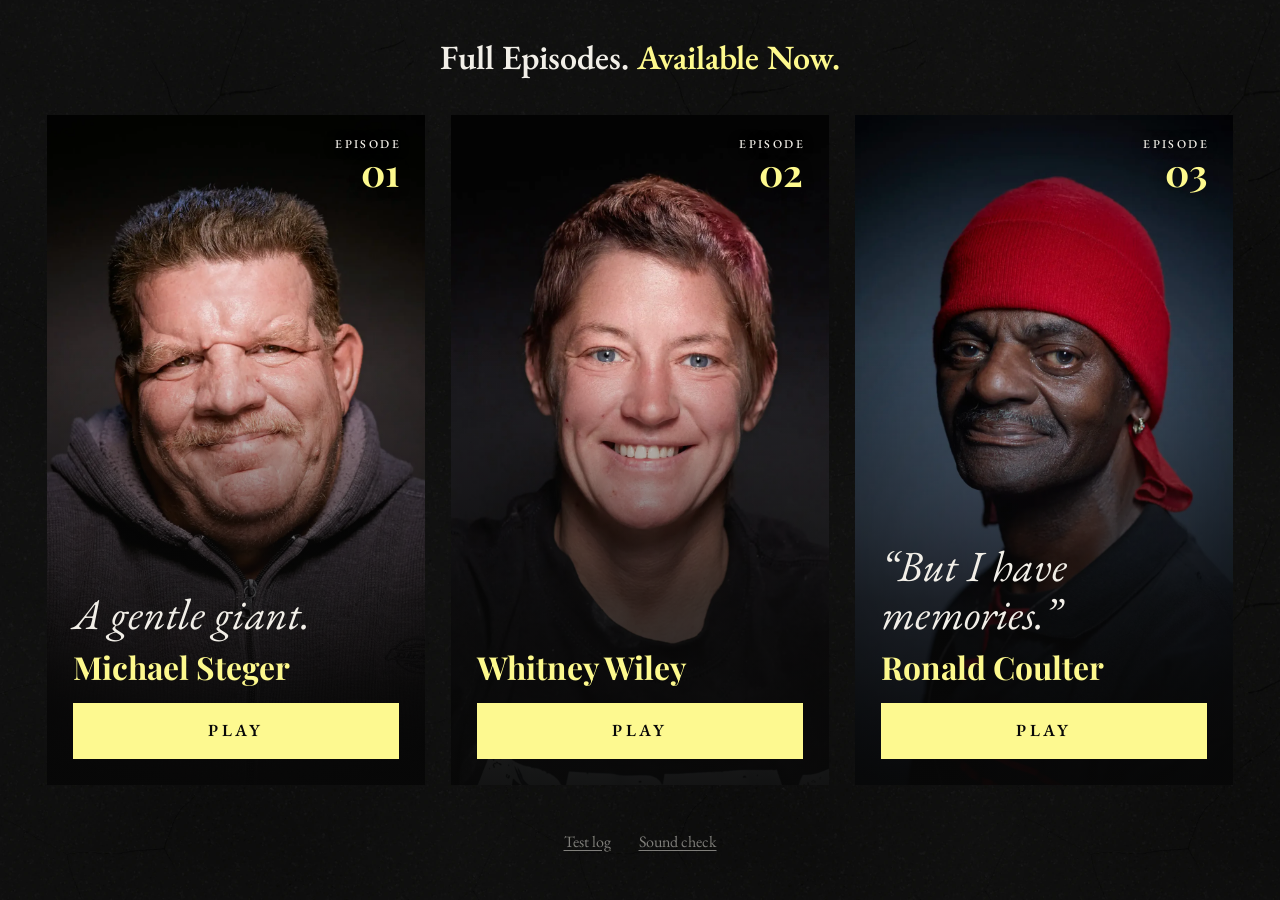
==== player-test/index.html @ 9f7ec10e "Phone test: clip the Vimeo frame edge, leave jumps out of the gap count Vimeo's picture stops short " ====
<!doctype html>
<html lang="en">
<head>
<meta charset="utf-8">
<meta name="viewport" content="width=device-width,initial-scale=1,viewport-fit=cover">
<meta name="robots" content="noindex">
<title>Player Round 2</title>
<link rel="preconnect" href="https://fonts.googleapis.com">
<link rel="preconnect" href="https://fonts.gstatic.com" crossorigin>
<link rel="stylesheet" href="https://fonts.googleapis.com/css2?family=EB+Garamond:ital,wght@0,400;0,500;0,600;1,400&family=Playfair+Display:wght@700&display=swap">
<style>
  /* Player Round 2: the Row, built for a phone, with the three final episodes.
     Rule of the build: the Vimeo frame never moves or scales. It sits behind its card at true size, inside the row.
     The camera move belongs to the still alone, so once a film is running it is a plain embed with no moving layer over it, only the bars when asked for.
     Nothing is sent to the viewer sheet and no identity is stored. */
  :root { --ground: #0f0f0e; --black: #080808; --ink: #f2efe8; --muted: rgb(242 239 232 / 0.7); --faint: rgb(242 239 232 / 0.5); --line: rgb(242 239 232 / 0.14); --canary: #fdf990; --canary-ink: #fdf98d; --body: "EB Garamond", Garamond, Georgia, serif; --display: "Playfair Display", Georgia, serif; color-scheme: dark; }
  * { box-sizing: border-box; }
  [hidden] { display: none !important; }
  html, body { margin: 0; height: 100%; }
  body { background: var(--ground) url('img/asphalt.webp') 0 0 / 512px 512px; color: var(--ink); font-family: var(--body); font-size: 19px; line-height: 1.35; -webkit-font-smoothing: antialiased; overflow: hidden; overscroll-behavior: none; touch-action: manipulation; }
  main { position: fixed; inset: 0; overflow: hidden; }
  button { font: inherit; color: inherit; }
  :focus-visible { outline: 2px solid var(--canary); outline-offset: 2px; }

  .dark { position: absolute; inset: 0; z-index: 1; background: var(--black); opacity: 0; pointer-events: none; }
  .head, .foot { position: absolute; z-index: 2; left: 0; right: 0; height: var(--gy); display: flex; align-items: center; justify-content: center; padding-inline: 16px; }
  .head { top: 0; }
  .foot { bottom: 0; gap: 28px; z-index: 4; pointer-events: none; } /* above the row, which fills the screen, so a swipe still works around the links */
  .head h1 { margin: 0; font-weight: 600; font-size: clamp(23px, 6.2vw, 34px); line-height: 1.1; text-align: center; }
  .head h1 span { color: var(--canary-ink); }
  .foot button { pointer-events: auto; background: none; border: 0; padding: 0; min-height: 44px; color: var(--faint); font-size: 16px; text-decoration: underline; text-underline-offset: 3px; cursor: pointer; }

  /* The row. A plain native scroller, so a swipe that starts on a Vimeo frame still moves it. */
  .rail { position: absolute; inset: 0; z-index: 3; display: flex; align-items: center; gap: var(--gap); overflow-x: auto; overflow-y: hidden; scroll-snap-type: x mandatory; scrollbar-width: none; }
  .rail::-webkit-scrollbar { display: none; }
  .rail::before, .rail::after { content: ""; flex: none; width: calc(var(--pad) - var(--gap)); }
  .rail.in { overflow: hidden; scroll-snap-type: none; }
  .slot { position: relative; flex: none; width: var(--cw); height: var(--ch); scroll-snap-align: center; scroll-snap-stop: always; }
  .slot.top { z-index: 2; }
  .slot.gone { visibility: hidden; }

  /* The frame is at full-screen size and centred on its slot, so when a slot sits centred the film is already exactly where it will play.
     The clip shows only the slot's share of it until the card has grown over the whole frame. */
  .clip { position: absolute; inset: 0; overflow: hidden; background: var(--black); }
  .slot.open .clip { overflow: visible; background: none; }
  .film { position: absolute; left: calc((var(--cw) - var(--fw)) / 2); top: calc((var(--ch) - var(--fh)) / 2); width: var(--fw); height: var(--fh); background: var(--black); overflow: hidden; }
  /* Vimeo's picture stops a fraction of a pixel short of its frame and white shows at the edge, so the frame runs 2px past the box on every side and the box clips it. */
  .film iframe { position: absolute; left: -2px; top: -2px; width: calc(100% + 4px); height: calc(100% + 4px); border: 0; display: block; }

  /* The still. Every touch passes through it to the frame beneath, which is what gives a film its sound on an iPhone. */
  .card { position: absolute; inset: -1px; overflow: hidden; background: var(--black); container-type: inline-size; pointer-events: none; }
  .card img { position: absolute; inset: 0; width: 100%; height: 100%; object-fit: cover; display: block; }
  .type { position: absolute; inset: 0; }
  .scrim { position: absolute; left: 0; right: 0; bottom: 0; height: 66%; background: linear-gradient(0deg, rgb(8 8 8 / 0.9) 0%, rgb(8 8 8 / 0.72) 42%, rgb(8 8 8 / 0) 100%); }
  .no { position: absolute; right: 7cqw; top: 6cqw; display: flex; flex-direction: column; align-items: flex-end; gap: 0.8cqw; text-shadow: 0 1px 12px rgb(0 0 0 / 0.6); }
  .no small { font-weight: 500; font-size: max(12px, 3cqw); line-height: 1; letter-spacing: 0.2em; text-transform: uppercase; color: var(--ink); margin-right: -0.2em; }
  .no b { font-family: var(--display); font-weight: 700; font-size: 10cqw; line-height: 1; color: var(--canary-ink); }
  .txt { position: absolute; left: 7cqw; right: 7cqw; bottom: 7cqw; display: flex; flex-direction: column; align-items: flex-start; }
  .words { hanging-punctuation: first; margin: 0 0 3.2cqw; font-style: italic; font-size: 11.4cqw; line-height: 1.1; color: var(--ink); transform-origin: 0 100%; text-wrap: balance; }
  .nm { margin: 0 0 4.6cqw; font-family: var(--display); font-weight: 700; font-size: 8.4cqw; line-height: 1.1; color: var(--canary-ink); white-space: nowrap; }
  .btn { display: flex; align-items: center; justify-content: center; width: 100%; min-height: 56px; font-weight: 600; font-size: 17px; line-height: 1; letter-spacing: 0.2em; text-transform: uppercase; color: var(--black); background: var(--canary); }

  /* After a film has started once, or on a computer, a press belongs to us. */
  .hit { position: absolute; inset: 0; z-index: 2; display: none; background: none; border: 0; padding: 0; cursor: pointer; }
  .slot.ours .hit { display: block; }
  @media (hover: hover) and (pointer: fine) { .slot.ours .hit:hover ~ .card img { scale: 1.03; } .card img { transition: scale 400ms cubic-bezier(0.16, 1, 0.3, 1); } }

  /* The bars. Vimeo's own buttons on a phone live in strips along the top and bottom of the frame, and show for about three seconds after a tap,
     a pause or a jump. Widescreen bars, the opening shot's move, cover those strips and carry our controls. The burned-in subtitles stay clear of them. */
  .band { position: absolute; z-index: 5; left: 0; right: 0; background: var(--black); pointer-events: none; display: none; transition: transform 700ms cubic-bezier(0.16, 1, 0.3, 1); }
  main.touch:not([data-mode="row"]) .band { display: block; }
  .band.t { top: 0; height: calc(var(--fb, 0px) + 60px); transform: translateY(-101%); }
  .band.b { bottom: 0; height: calc(var(--fb, 0px) + 116px + env(safe-area-inset-bottom, 0px)); transform: translateY(101%); }
  main.bars .band { transform: none; }
  main.touch .ctl .veil { display: none; }

  /* The film's own controls: ours, over the picture, below the burned-in subtitles. */
  .surface { position: absolute; inset: 0; z-index: 6; display: none; background: none; border: 0; padding: 0; }
  main:not([data-mode="row"]) .surface { display: block; }
  .ctl { position: absolute; z-index: 7; left: 50%; bottom: var(--fb, 0px); width: var(--fw); translate: -50% 0; display: none; padding-bottom: env(safe-area-inset-bottom, 0px); }
  main:not([data-mode="row"]) .ctl { display: block; }
  .ctl .veil { position: absolute; left: 0; right: 0; bottom: 0; height: 132px; pointer-events: none; background: linear-gradient(0deg, rgb(8 8 8 / 0.84) 0%, rgb(8 8 8 / 0) 100%); transition: opacity 240ms ease-out; }
  .ctl .bar { position: relative; display: flex; align-items: center; gap: 2px; padding-inline: 8px; transition: opacity 240ms ease-out; }
  .ctl .c { font-weight: 600; font-size: 13px; letter-spacing: 0.2em; text-transform: uppercase; color: var(--ink); background: none; border: 0; min-height: 48px; min-width: 44px; padding: 0 10px; cursor: pointer; }
  .ctl .time { font-size: 16px; color: var(--muted); font-variant-numeric: tabular-nums; padding-inline: 6px; white-space: nowrap; }
  .ctl .sp { flex: 1; }
  .ctl .seek { position: relative; height: 44px; display: flex; align-items: flex-end; touch-action: none; cursor: pointer; }
  .ctl .track { position: relative; display: block; width: 100%; height: 2px; background: rgb(242 239 232 / 0.22); }
  .ctl .fill { position: absolute; inset: 0; background: var(--canary); transform-origin: 0 50%; transform: scaleX(0); }
  .ctl.idle .veil, .ctl.idle .bar { opacity: 0; pointer-events: none; }
  .ctl.idle .seek { pointer-events: none; }

  @media (prefers-reduced-motion: reduce) { .band { transition: none; } }

  .log { position: absolute; z-index: 20; inset: 0; overflow-y: auto; background: var(--ground) url('img/asphalt.webp') 0 0 / 512px 512px; padding: calc(24px + env(safe-area-inset-top, 0px)) 16px calc(24px + env(safe-area-inset-bottom, 0px)); display: flex; flex-direction: column; gap: 14px; }
  .log h2 { margin: 0; font-weight: 600; font-size: 26px; line-height: 1.14; }
  .log h3 { margin: 10px 0 0; font-family: var(--display); font-weight: 700; font-size: 20px; color: var(--canary-ink); }
  .log dl { margin: 0; display: grid; grid-template-columns: minmax(0, 11em) minmax(0, 1fr); gap: 4px 12px; font-size: 16px; line-height: 1.22; }
  .log dt { color: var(--muted); }
  .log dd { margin: 0; font-weight: 500; }
  .log .close { align-self: flex-start; background: none; border: 1px solid var(--line); min-height: 48px; padding: 0 18px; cursor: pointer; }
</style>
</head>
<body>
<main id="main" data-mode="row">
  <div class="dark" id="dark"></div>
  <header class="head" id="head"><h1>Full Episodes. <span>Available Now.</span></h1></header>
  <div class="rail" id="rail"></div>
  <footer class="foot" id="foot">
    <button type="button" id="openlog">Test log</button>
    <button type="button" id="soundcheck">Sound check</button>
  </footer>
  <button class="surface" id="surface" type="button" aria-label="Show or hide the controls"></button>
  <div class="band t"></div>
  <div class="band b"></div>
  <div class="ctl idle" id="ctl">
    <div class="veil"></div>
    <div class="bar">
      <button class="c" type="button" id="toggle">Pause</button>
      <span class="time"><span id="now">0:00</span> / <span id="dur">0:00</span></span>
      <span class="sp"></span>
      <button class="c" type="button" id="back">All three</button>
    </div>
    <div class="seek" id="seek" role="slider" tabindex="0" aria-label="Position in the film" aria-valuemin="0" aria-valuemax="100" aria-valuenow="0"><span class="track"><span class="fill" id="fill"></span></span></div>
  </div>
  <section class="log" id="log" hidden></section>
</main>

<script src="https://cdnjs.cloudflare.com/ajax/libs/gsap/3.15.0/gsap.min.js"></script>
<script src="../srd-tracker.js"></script>
<script>
  // Nothing reaches the sheet: the endpoint is blanked before anything can send, and no sign-up is made, so no identity is saved.
  SRD.configure({ endpoint: '' })

  const EP = [
    { n: '01', id: '1243879941', name: 'Michael Steger', words: 'A gentle giant.', img: 'michael' },
    { n: '02', id: '1243884159', name: 'Whitney Wiley', words: '', img: 'whitney' },
    { n: '03', id: '1243931242', name: 'Ronald Coulter', words: '“But I have memories.”', img: 'ronald' },
  ]
  const $ = q => document.querySelector(q)
  const main = $('#main'), rail = $('#rail'), dark = $('#dark'), head = $('#head'), foot = $('#foot'), ctl = $('#ctl'), seek = $('#seek'), fillEl = $('#fill')
  const clamp = (v, a = 0, b = 1) => Math.min(b, Math.max(a, v))
  const fmt = s => { s = Math.max(0, Math.floor(s || 0)); return `${Math.floor(s / 60)}:${String(s % 60).padStart(2, '0')}` }
  const touch = matchMedia('(hover: none)').matches || matchMedia('(pointer: coarse)').matches
  const calm = matchMedia('(prefers-reduced-motion: reduce)').matches
  const D = s => (calm ? 0.001 : s)
  const EASE = (() => { const A = (a, b) => 1 - 3 * b + 3 * a, B = (a, b) => 3 * b - 6 * a, C = a => 3 * a, f = (t, a, b) => ((A(a, b) * t + B(a, b)) * t + C(a)) * t, d = (t, a, b) => 3 * A(a, b) * t * t + 2 * B(a, b) * t + C(a); return x => { if (x <= 0) return 0; if (x >= 1) return 1; let t = x; for (let i = 0; i < 6; i++) { const s = d(t, 0.16, 0.3); if (Math.abs(s) < 1e-5) break; t -= (f(t, 0.16, 0.3) - x) / s } return f(t, 1, 1) } })()

  // The still clears quickly, so nobody misses the start of a film. STAY outlasts Vimeo's buttons, which go about three seconds after a tap or a press.
  const CAMERA = 1.8, HOLD = 0.8, FADE = 0.6, CHROME = 3200, STAY = 3600
  if (touch) main.classList.add('touch')

  /* The row is built once and never rebuilt, so the frames are never remounted. */
  rail.innerHTML = EP.map((e, i) => `
    <article class="slot${touch ? '' : ' ours'}" data-i="${i}">
      <div class="clip"><div class="film"><iframe src="https://player.vimeo.com/video/${e.id}?badge=0&amp;autopause=0&amp;title=0&amp;byline=0&amp;portrait=0&amp;dnt=1${touch ? '' : '&amp;controls=0'}" data-srd-video="${e.id}" data-srd-title="${e.name}" title="${e.name}" allow="autoplay; fullscreen; picture-in-picture; encrypted-media" referrerpolicy="strict-origin-when-cross-origin"></iframe></div></div>
      <button class="hit" type="button" aria-label="Play episode ${e.n}, ${e.name}"></button>
      <div class="card">
        <img src="img/${e.img}.webp" alt="Portrait of ${e.name}." decoding="async">
        <div class="type">
          <div class="scrim"></div>
          <div class="no"><small>Episode</small><b>${e.n}</b></div>
          <div class="txt">${e.words ? `<p class="words">${e.words}</p>` : ''}<p class="nm">${e.name}</p><span class="btn">Play</span></div>
        </div>
      </div>
    </article>`).join('')
  const slots = [...rail.querySelectorAll('.slot')]
  const cards = slots.map(s => ({ root: s.querySelector('.card'), img: s.querySelector('img'), type: s.querySelector('.type'), words: s.querySelector('.words') }))

  /* Sizes, always whole pixels, so a film's edge can never show past its card. */
  let G = {}
  const even = (whole, v) => whole - 2 * Math.round((whole - v) / 2)
  function layout() {
    const W = main.clientWidth, H = main.clientHeight, wide = W >= 760, gap = wide ? 28 : 12
    const fw = even(W, Math.min(H, W * 16 / 9) * 9 / 16), fh = even(H, Math.min(H, W * 16 / 9))
    const room = H - 2 * 60
    const cw = even(W, wide ? Math.min(room * 9 / 16, (W - 96 - 2 * gap) / 3) : Math.min(W * 0.76, room * 9 / 16))
    const ch = even(H, cw * 16 / 9)
    const st = document.documentElement.style
    Object.entries({ '--cw': cw, '--ch': ch, '--fw': fw, '--fh': fh, '--gap': gap, '--pad': (W - cw) / 2, '--gy': (H - ch) / 2, '--fb': (H - fh) / 2 }).forEach(([k, v]) => st.setProperty(k, v + 'px'))
    const mids = slots.map(s => s.offsetLeft + cw / 2)
    G = { W, H, wide, gap, cw, ch, fw, fh, mids, S: Math.max(fw / cw, fh / ch), lefts: mids.map(m => m - W / 2) }
    if (app.mode === 'row') { if (wide) rail.scrollLeft = G.lefts[1]; paintWords() }
    else { rail.scrollLeft = G.lefts[app.i]; gsap.set(cards[app.i].root, { scale: G.S }) }
  }

  /* The words on each still arrive with the hand: they follow the swipe, and nothing runs by itself. */
  function paintWords() {
    const c = rail.scrollLeft + G.W / 2
    cards.forEach((k, i) => {
      if (!k.words) return
      const t = G.wide || calm ? 1 : clamp(1 - Math.abs(G.mids[i] - c) / (G.cw + G.gap) * 1.5)
      k.words.style.opacity = t
      k.words.style.transform = `scale(${0.88 + 0.12 * t})`
    })
  }
  let queued = false
  rail.addEventListener('scroll', () => { if (queued || app.mode !== 'row') return; queued = true; requestAnimationFrame(() => { queued = false; paintWords() }) }, { passive: true })

  /* State, plus a plain record of how each film behaved. */
  const app = { i: -1, mode: 'row', paused: false, tl: null, dragging: false, want: 0 }
  const film = EP.map(() => ({ started: false, firstAt: 0, played: 0, lastAt: 0, lastS: 0, dur: 0, gap: 0, stalls: 0, stallMs: 0, stallAt: 0, slow: 0, muted: null, ended: false, errors: [] }))
  const player = i => SRD.players[i].player
  const setMode = m => { app.mode = m; main.dataset.mode = m }

  function setPaused(v) { app.paused = v; $('#toggle').textContent = v ? 'Play' : 'Pause'; wake() }
  function paintTime(s) {
    const f = film[app.i]; if (!f) return
    const p = f.dur ? s / f.dur : 0
    fillEl.style.transform = `scaleX(${clamp(p)})`
    $('#now').textContent = fmt(s); $('#dur').textContent = fmt(f.dur)
    seek.setAttribute('aria-valuenow', Math.round(p * 100)); seek.setAttribute('aria-valuetext', `${fmt(s)} of ${fmt(f.dur)}`)
  }

  /* Opening a film. The film is already running when this begins: only the still moves. */
  function open(i) {
    const s = slots[i], c = cards[i], f = film[i], S = G.S
    const hold = HOLD
    app.i = i; f.started = true
    setMode('opening'); setPaused(false)
    doze(); holdBars(CHROME); paintTime(f.lastS || 0)
    rail.classList.add('in'); s.classList.add('top')
    gsap.set(c.root, { visibility: 'visible' })
    const tl = app.tl = gsap.timeline()
    tl.to(rail, { scrollLeft: G.lefts[i], duration: D(CAMERA), ease: EASE }, 0)
      .to(c.root, { scale: S, duration: D(CAMERA), ease: EASE }, 0)
      .to(c.type, { opacity: 0, duration: D(0.24), ease: 'none' }, 0)
      .to(c.img, { scale: 1.06, duration: D(hold + FADE), ease: 'none' }, 0)
      .to(dark, { opacity: 1, duration: D(0.7), ease: 'none' }, 0)
      .to([head, foot], { opacity: 0, duration: D(0.24), ease: 'none' }, 0)
    slots.forEach((o, j) => { if (j !== i) tl.to(o, { x: (j - i) * (G.cw + G.gap) * (S - 1), scale: S, opacity: 0, duration: D(CAMERA), ease: EASE }, 0) })
    tl.add(() => s.classList.add('open'), D(Math.min(CAMERA, hold)))
      .to(c.root, { opacity: 0, duration: D(FADE), ease: 'none' }, hold)
      .add(() => {
        gsap.set(c.root, { visibility: 'hidden' })
        slots.forEach((o, j) => { if (j !== i) { o.classList.add('gone'); gsap.set(o, { clearProps: 'transform' }) } })
        setMode('film'); watchFrames.start()
      })
  }

  /* Back to the row, only because someone asked or the film finished. */
  function leave(to = app.i) {
    const i = app.i, s = slots[i], c = cards[i], S = G.S
    if (app.tl) app.tl.kill()
    setMode('closing'); doze(); dropBars()
    player(i).pause().catch(() => {})
    gsap.set(c.root, { visibility: 'visible' })
    slots.forEach((o, j) => { if (j !== i) { o.classList.remove('gone'); gsap.set(o, { x: (j - i) * (G.cw + G.gap) * (S - 1), scale: S, opacity: 0 }) } })
    const after = D(0.24)
    const tl = app.tl = gsap.timeline({ onComplete: () => {
      rail.classList.remove('in'); s.classList.remove('top')
      slots.forEach(o => gsap.set(o, { clearProps: 'transform,opacity' }))
      app.i = -1; setMode('row'); paintWords()
    } })
    tl.to(c.root, { opacity: 1, duration: after, ease: 'none' }, 0)
      .add(() => s.classList.remove('open'), after)
      .to(c.root, { scale: 1, duration: D(1.6), ease: EASE }, after)
      .to(c.img, { scale: 1, duration: D(0.9), ease: EASE }, after)
      .to(c.type, { opacity: 1, duration: D(0.4), ease: 'none' }, D(0.7))
      .to(dark, { opacity: 0, duration: D(0.8), ease: 'none' }, after)
      .to([head, foot], { opacity: 1, duration: D(0.5), ease: 'none' }, D(0.7))
    slots.forEach((o, j) => { if (j !== i) tl.to(o, { x: 0, scale: 1, opacity: 1, duration: D(1.6), ease: EASE }, after) })
    if (to !== i) tl.to(rail, { scrollLeft: G.lefts[to], duration: D(1.6), ease: EASE }, after)
  }

  /* What Vimeo tells us. */
  function onPlay(i) {
    const f = film[i]
    f.lastAt = 0
    if (app.mode === 'row') {
      slots[i].classList.add('ours') // this film has had its tap, so from now on a press can come to us
      setTimeout(() => player(i).getMuted().then(m => { f.muted = m }).catch(() => {}), 1200)
      open(i)
    } else if (i === app.i) { setPaused(false); holdBars(CHROME); watchFrames.start() }
  }
  function onPause(i) { film[i].lastAt = 0; if (i === app.i && (app.mode === 'film' || app.mode === 'opening')) { setPaused(true); holdBars(CHROME) } }
  function onEnded(i) { film[i].ended = true; if (i === app.i) { paintTime(film[i].dur); leave(Math.min(i + 1, EP.length - 1)) } }
  function onTime(i, d) {
    const f = film[i], t = performance.now()
    f.dur = d.duration || f.dur
    if (!f.firstAt) f.firstAt = t
    if (f.lastAt) {
      const dt = d.seconds - f.lastS
      if (dt > 0 && dt < 1.2) f.played += dt
      if (!f.stallAt) f.gap = Math.max(f.gap, t - f.lastAt)
    }
    f.lastAt = t; f.lastS = d.seconds
    if (i === app.i && !app.dragging) paintTime(d.seconds)
  }

  const whenThree = setInterval(() => {
    if (SRD.players.length !== 3) return
    clearInterval(whenThree)
    EP.forEach((e, i) => {
      const p = player(i), f = film[i]
      p.on('play', () => onPlay(i))
      p.on('pause', () => onPause(i))
      p.on('ended', () => onEnded(i))
      p.on('timeupdate', d => onTime(i, d))
      p.on('seeked', () => { f.lastAt = 0 })
      p.on('bufferstart', () => { if (f.firstAt) { f.stalls++; f.stallAt = performance.now() } })
      p.on('bufferend', () => { if (f.stallAt) { f.stallMs += performance.now() - f.stallAt; f.stallAt = 0 } f.lastAt = 0 })
      p.on('error', e => f.errors.push(String(e && (e.name || e.message) || e).slice(0, 80)))
      slots[i].querySelector('.hit').addEventListener('click', () => { if (app.mode === 'row') p.play().catch(() => {}) })
    })
  }, 60)
  SRD.attachAll(rail)

  /* Controls: asleep until someone asks. The canary line stays. */
  let sleepT = 0, barsT = 0, barsUntil = 0
  const hideBars = () => { if (!app.paused && ctl.classList.contains('idle') && performance.now() >= barsUntil) main.classList.remove('bars') }
  function holdBars(ms) { if (!touch) return; barsUntil = Math.max(barsUntil, performance.now() + ms); main.classList.add('bars'); clearTimeout(barsT); barsT = setTimeout(hideBars, barsUntil - performance.now() + 20) }
  function dropBars() { clearTimeout(barsT); barsUntil = 0; main.classList.remove('bars') }
  function wake() { clearTimeout(sleepT); ctl.classList.remove('idle'); if (touch) main.classList.add('bars'); if (!app.paused) sleepT = setTimeout(() => { ctl.classList.add('idle'); hideBars() }, STAY) }
  function doze() { clearTimeout(sleepT); ctl.classList.add('idle'); hideBars() }
  $('#surface').addEventListener('click', () => { ctl.classList.contains('idle') ? wake() : doze() })
  main.addEventListener('pointermove', e => { if (e.pointerType === 'mouse' && app.mode !== 'row') wake() }, { passive: true })
  $('#toggle').addEventListener('click', () => { const p = player(app.i); (app.paused ? p.play() : p.pause()).catch(() => {}) })
  $('#back').addEventListener('click', () => leave())

  const seekTo = e => { const f = film[app.i], r = seek.getBoundingClientRect(); if (!f || !f.dur) return; app.want = clamp((e.clientX - r.left) / r.width) * f.dur; paintTime(app.want) }
  const seekDone = () => { if (!app.dragging) return; app.dragging = false; if (film[app.i] && film[app.i].firstAt) { film[app.i].lastAt = 0; player(app.i).setCurrentTime(app.want).catch(() => {}) } holdBars(CHROME); wake() }
  seek.addEventListener('pointerdown', e => { seek.setPointerCapture(e.pointerId); app.dragging = true; clearTimeout(sleepT); seekTo(e) })
  seek.addEventListener('pointermove', e => { if (app.dragging) seekTo(e) })
  seek.addEventListener('pointerup', seekDone)
  seek.addEventListener('pointercancel', seekDone)
  addEventListener('keydown', e => {
    if (app.mode === 'row') return
    if (e.key === 'Escape') leave()
    if (e.key === ' ' && !e.target.closest('button')) { e.preventDefault(); $('#toggle').click() }
    if (e.key === 'ArrowRight' || e.key === 'ArrowLeft') { const f = film[app.i]; player(app.i).setCurrentTime(clamp(f.lastS + (e.key === 'ArrowRight' ? 5 : -5), 0, f.dur || 0)).catch(() => {}) }
  })

  /* A quiet count of slow frames on this page while a film plays, to tell the page apart from the stream. */
  const watchFrames = { on: false, last: 0, start() { if (this.on) return; this.on = true; this.last = 0; requestAnimationFrame(t => this.tick(t)) }, tick(t) { if (app.mode !== 'film' || app.paused) { this.on = false; return } if (this.last && t - this.last > 100) film[app.i].slow++; this.last = t; requestAnimationFrame(n => this.tick(n)) } }

  /* The test log: nothing to do unless something goes wrong. */
  function browserName() {
    const u = navigator.userAgent, os = u.match(/OS (\d+)[_.](\d+)/)
    const app2 = /Instagram/i.test(u) ? 'Instagram' : /FBAN|FBAV/i.test(u) ? 'Facebook' : /CriOS/.test(u) ? 'Chrome' : /Safari/.test(u) ? 'Safari' : 'Other'
    return `${app2}, ${os ? `iOS ${os[1]}.${os[2]}` : /Android/i.test(u) ? 'Android' : 'computer'}`
  }
  $('#openlog').addEventListener('click', () => {
    const box = $('#log'), loads = [...document.querySelectorAll('iframe')].length
    box.innerHTML = `<button class="close" type="button">Close</button><h2>Test log</h2><dl><dt>Browser</dt><dd>${browserName()}</dd><dt>Screen</dt><dd>${G.W} by ${G.H}</dd><dt>Film frames</dt><dd>${loads}</dd></dl>` + EP.map((e, i) => {
      const f = film[i]
      if (!f.started) return `<h3>${e.name}</h3><dl><dt>Played</dt><dd>Not tried</dd></dl>`
      const rows = [['Played', `${Math.round(f.played)} s of ${Math.round(f.dur)} s`], ['Reached the end', f.ended ? 'Yes' : 'No'], ['Muted', f.muted === null ? 'Unknown' : f.muted ? 'Yes' : 'No'], ['Stalls', `${f.stalls}${f.stalls ? `, ${(f.stallMs / 1000).toFixed(1)} s in all` : ''}`], ['Longest gap', `${(f.gap / 1000).toFixed(2)} s`], ['Slow page frames', f.slow]]
      if (f.errors.length) rows.push(['Errors', f.errors.slice(0, 2).join('; ')])
      return `<h3>${e.name}</h3><dl>${rows.map(([k, v]) => `<dt>${k}</dt><dd>${v}</dd>`).join('')}</dl>`
    }).join('')
    box.hidden = false
    box.querySelector('.close').addEventListener('click', () => { box.hidden = true })
  })
  $('#soundcheck').addEventListener('click', () => { location.href = 'sound/' })

  layout()
  document.fonts && document.fonts.ready.then(() => paintWords())
  let rT = 0
  addEventListener('resize', () => { clearTimeout(rT); rT = setTimeout(layout, 120) })
  window.__round2 = { app, film }
</script>
</body>
</html>
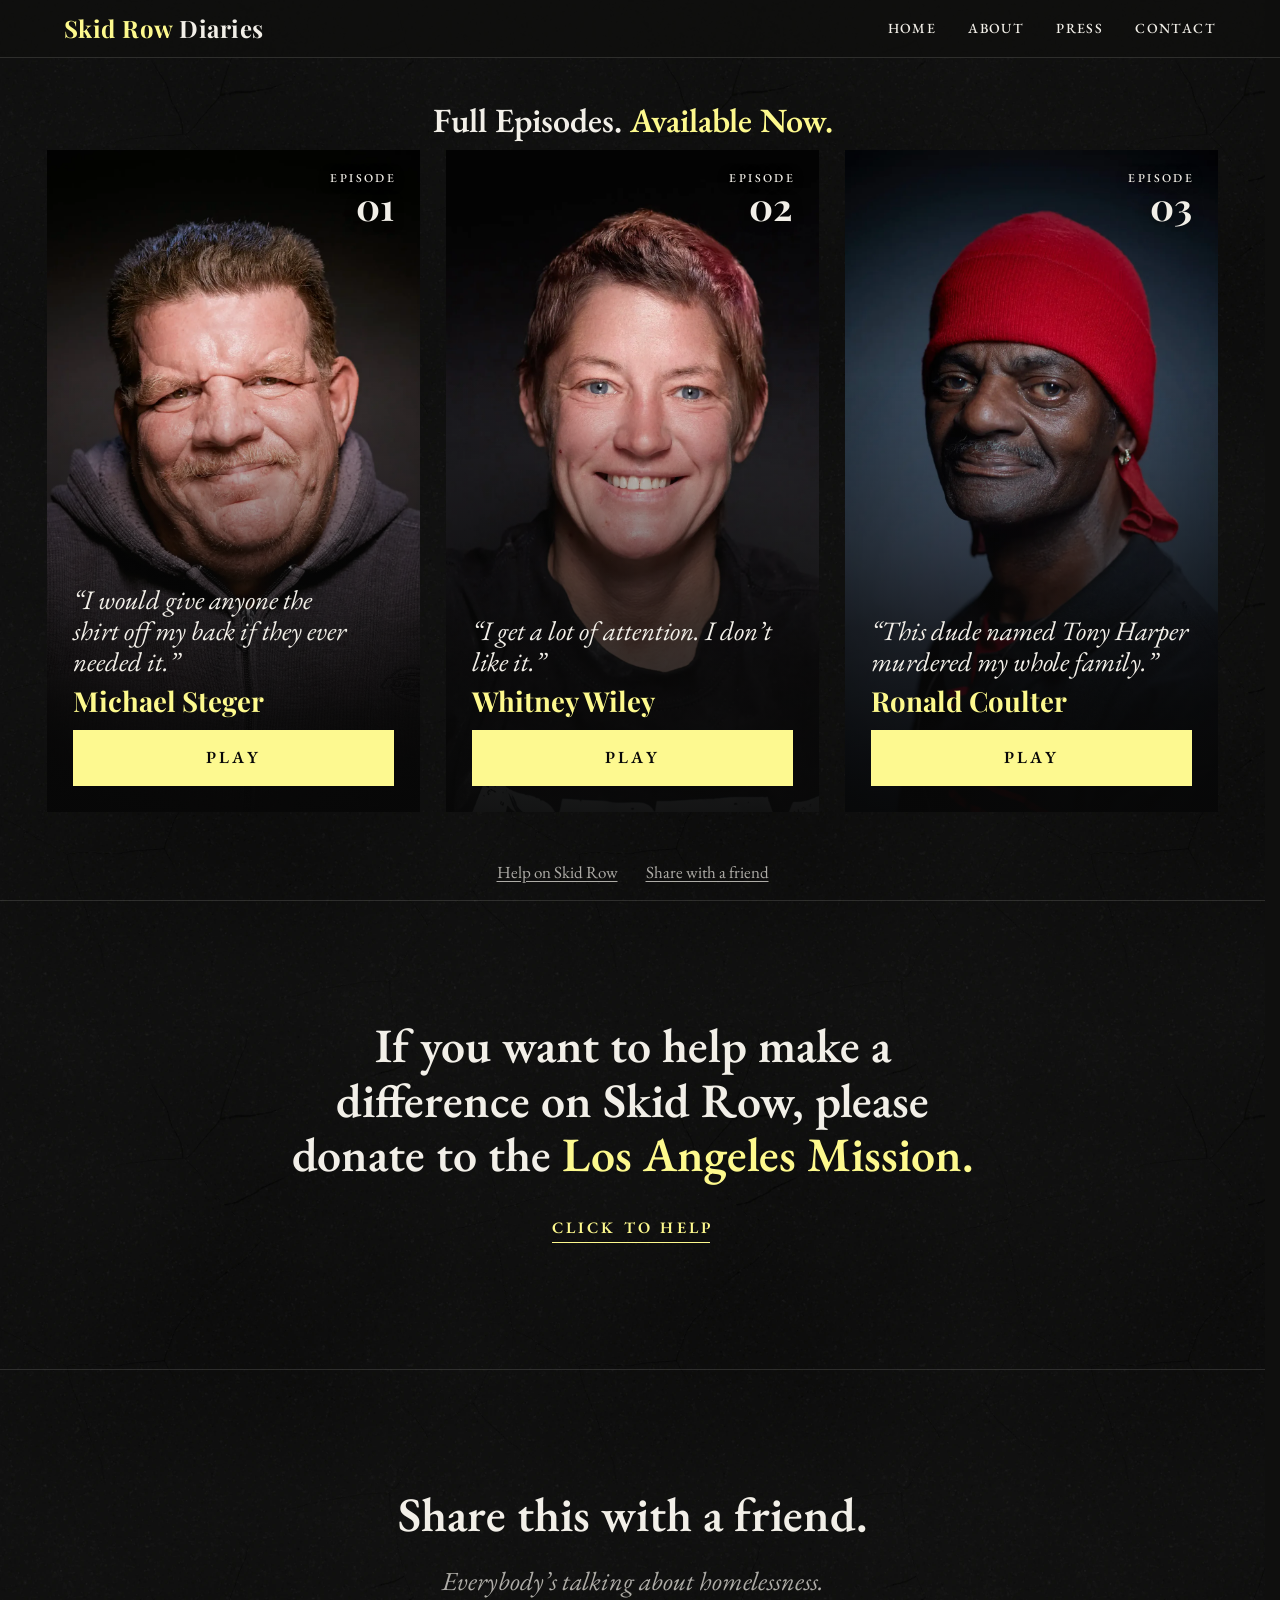
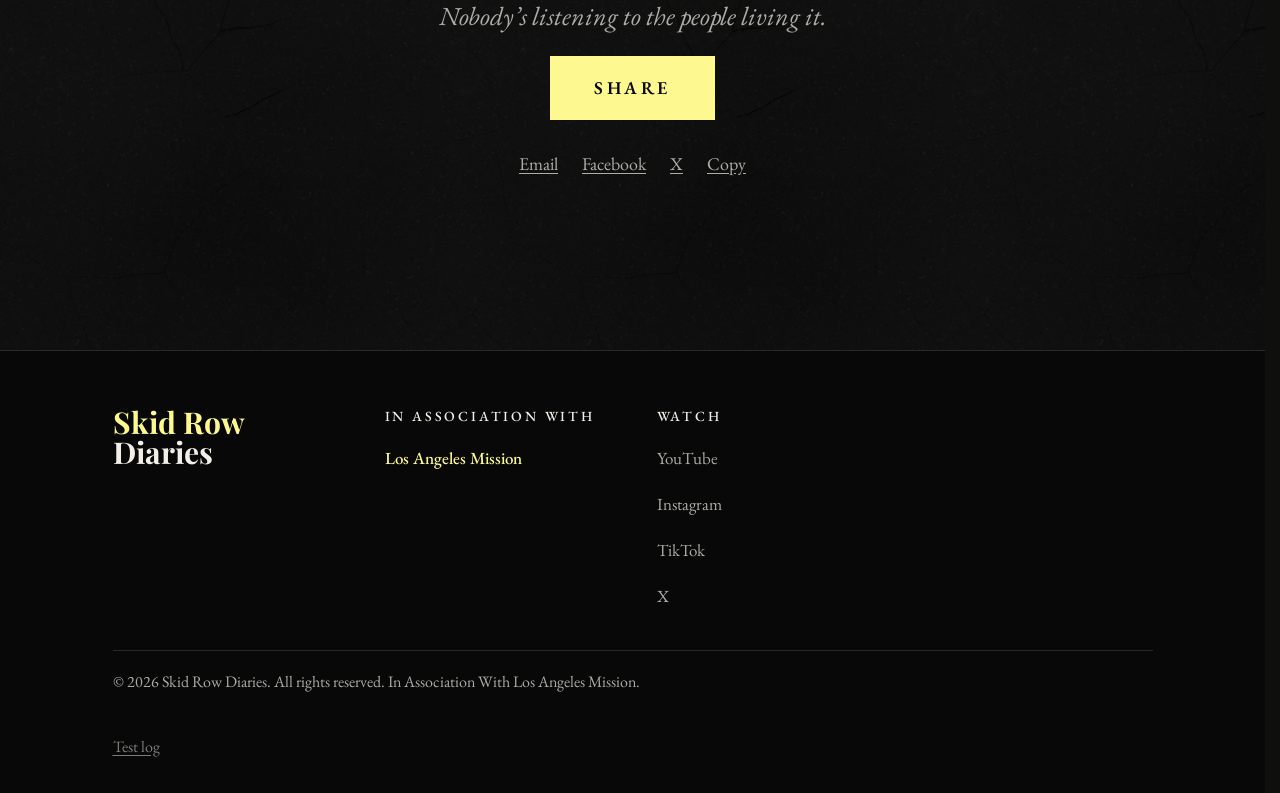
==== commit 8dd88ebb: "Phone test: Player round 3 as a page of the site Title cards with white numbers and a quote for each" ====
--- a/player-test/index.html
+++ b/player-test/index.html
@@ -4,46 +4,73 @@
 <meta charset="utf-8">
 <meta name="viewport" content="width=device-width,initial-scale=1,viewport-fit=cover">
 <meta name="robots" content="noindex">
-<title>Player Round 2</title>
+<title>Player Round 3</title>
+<meta name="description" content="Everybody’s talking about homelessness. Nobody’s listening to the people living it. Three stories from Skid Row, in their own words.">
+<!-- The card any phone or platform shows when this link is shared. The address is the test site for now; the site's Seo component takes the same values for /watch. -->
+<meta property="og:type" content="website">
+<meta property="og:site_name" content="Skid Row Diaries">
+<meta property="og:url" content="https://dashing-bavarois-22479e.netlify.app/player-test/">
+<meta property="og:title" content="Skid Row Diaries: Stories from the Street">
+<meta property="og:description" content="Everybody’s talking about homelessness. Nobody’s listening to the people living it. Three stories from Skid Row, in their own words.">
+<meta property="og:image" content="https://dashing-bavarois-22479e.netlify.app/player-test/img/share.jpg">
+<meta property="og:image:width" content="1200">
+<meta property="og:image:height" content="630">
+<meta property="og:image:alt" content="Portraits of Michael Steger, Whitney Wiley and Ronald Coulter, with the words Skid Row Diaries.">
+<meta name="twitter:card" content="summary_large_image">
+<meta name="twitter:title" content="Skid Row Diaries: Stories from the Street">
+<meta name="twitter:description" content="Everybody’s talking about homelessness. Nobody’s listening to the people living it. Three stories from Skid Row, in their own words.">
+<meta name="twitter:image" content="https://dashing-bavarois-22479e.netlify.app/player-test/img/share.jpg">
 <link rel="preconnect" href="https://fonts.googleapis.com">
 <link rel="preconnect" href="https://fonts.gstatic.com" crossorigin>
 <link rel="stylesheet" href="https://fonts.googleapis.com/css2?family=EB+Garamond:ital,wght@0,400;0,500;0,600;1,400&family=Playfair+Display:wght@700&display=swap">
 <style>
-  /* Player Round 2: the Row, built for a phone, with the three final episodes.
-     Rule of the build: the Vimeo frame never moves or scales. It sits behind its card at true size, inside the row.
+  /* Player Round 3: the Row as a page of the website, with the site's header and footer, the Mission's ask and a way to share it.
+     Rule of the build: the Vimeo frame never moves or scales. It sits behind its card at true size, where it will play on the screen, inside the row.
      The camera move belongs to the still alone, so once a film is running it is a plain embed with no moving layer over it, only the bars when asked for.
      Nothing is sent to the viewer sheet and no identity is stored. */
   :root { --ground: #0f0f0e; --black: #080808; --ink: #f2efe8; --muted: rgb(242 239 232 / 0.7); --faint: rgb(242 239 232 / 0.5); --line: rgb(242 239 232 / 0.14); --canary: #fdf990; --canary-ink: #fdf98d; --body: "EB Garamond", Garamond, Georgia, serif; --display: "Playfair Display", Georgia, serif; color-scheme: dark; }
   * { box-sizing: border-box; }
   [hidden] { display: none !important; }
-  html, body { margin: 0; height: 100%; }
-  body { background: var(--ground) url('img/asphalt.webp') 0 0 / 512px 512px; color: var(--ink); font-family: var(--body); font-size: 19px; line-height: 1.35; -webkit-font-smoothing: antialiased; overflow: hidden; overscroll-behavior: none; touch-action: manipulation; }
-  main { position: fixed; inset: 0; overflow: hidden; }
+  html, body { margin: 0; }
+  html { scrollbar-gutter: stable; background: var(--ground); }
+  html.lock { overflow: hidden; } /* a film is open, so the page behind it stays put */
+  body { background: var(--ground) url('img/asphalt.webp') 0 0 / 512px 512px; color: var(--ink); font-family: var(--body); font-size: 19px; line-height: 1.35; -webkit-font-smoothing: antialiased; overflow-x: clip; touch-action: manipulation; }
+  /* The first screen: exactly one screen tall, the row and the film live here, and the rest of the page sits below it. */
+  main { position: relative; z-index: 1; height: 100vh; height: 100svh; overflow: hidden; }
   button { font: inherit; color: inherit; }
   :focus-visible { outline: 2px solid var(--canary); outline-offset: 2px; }
 
-  .dark { position: absolute; inset: 0; z-index: 1; background: var(--black); opacity: 0; pointer-events: none; }
-  .head, .foot { position: absolute; z-index: 2; left: 0; right: 0; height: var(--gy); display: flex; align-items: center; justify-content: center; padding-inline: 16px; }
-  .head { top: 0; }
-  .foot { bottom: 0; gap: 28px; z-index: 4; pointer-events: none; } /* above the row, which fills the screen, so a swipe still works around the links */
+  .dark { position: fixed; inset: 0; z-index: 1; background: var(--black); opacity: 0; pointer-events: none; }
+
+  /* The site's header, as it sits on every page but Home: wordmark and menu, stacked on a phone. */
+  .nav { position: fixed; z-index: 30; top: 0; left: 0; right: 0; display: flex; flex-direction: column; align-items: center; gap: 6px; padding: calc(14px + env(safe-area-inset-top, 0px)) 16px 14px; background: rgb(15 15 14 / 0.94); border-bottom: 1px solid var(--line); }
+  .nav .wm { font-family: var(--display); font-weight: 700; font-size: 22px; line-height: 1.2; letter-spacing: 0.02em; color: var(--ink); text-decoration: none; white-space: nowrap; }
+  .nav .wm span { color: var(--canary-ink); }
+  .nav nav { display: flex; gap: 20px; }
+  .nav nav a { padding-block: 12px; margin-block: -12px; font-weight: 500; font-size: 14px; line-height: 1.4; letter-spacing: 0.1em; text-transform: uppercase; color: var(--ink); text-decoration: none; }
+  @media (hover: hover) and (pointer: fine) { .nav a:hover { color: var(--canary); } }
+  @media (min-width: 760px) { .nav { flex-direction: row; justify-content: space-between; padding-inline: 64px; } .nav .wm { font-size: 24px; } .nav nav { gap: 32px; } }
+  .head, .foot { position: absolute; z-index: 2; left: 0; right: 0; display: flex; align-items: center; justify-content: center; padding-inline: 16px; }
+  .head { top: calc(var(--top) - var(--hh)); height: var(--hh); }
+  .foot { bottom: 0; height: var(--ft); gap: 28px; z-index: 4; pointer-events: none; } /* above the row, which fills the screen, so a swipe still works around the links */
   .head h1 { margin: 0; font-weight: 600; font-size: clamp(23px, 6.2vw, 34px); line-height: 1.1; text-align: center; }
   .head h1 span { color: var(--canary-ink); }
-  .foot button { pointer-events: auto; background: none; border: 0; padding: 0; min-height: 44px; color: var(--faint); font-size: 16px; text-decoration: underline; text-underline-offset: 3px; cursor: pointer; }
+  .foot a { pointer-events: auto; display: inline-flex; align-items: center; min-height: 44px; color: var(--muted); font-size: 17px; text-decoration: underline; text-underline-offset: 3px; }
 
   /* The row. A plain native scroller, so a swipe that starts on a Vimeo frame still moves it. */
-  .rail { position: absolute; inset: 0; z-index: 3; display: flex; align-items: center; gap: var(--gap); overflow-x: auto; overflow-y: hidden; scroll-snap-type: x mandatory; scrollbar-width: none; }
+  .rail { position: absolute; inset: 0; z-index: 3; display: flex; align-items: flex-start; gap: var(--gap); overflow-x: auto; overflow-y: hidden; scroll-snap-type: x mandatory; scrollbar-width: none; }
   .rail::-webkit-scrollbar { display: none; }
   .rail::before, .rail::after { content: ""; flex: none; width: calc(var(--pad) - var(--gap)); }
   .rail.in { overflow: hidden; scroll-snap-type: none; }
-  .slot { position: relative; flex: none; width: var(--cw); height: var(--ch); scroll-snap-align: center; scroll-snap-stop: always; }
+  .slot { position: relative; flex: none; width: var(--cw); height: var(--ch); margin-top: var(--top); scroll-snap-align: center; scroll-snap-stop: always; }
   .slot.top { z-index: 2; }
   .slot.gone { visibility: hidden; }
 
-  /* The frame is at full-screen size and centred on its slot, so when a slot sits centred the film is already exactly where it will play.
+  /* The frame is at full-screen size, already at the height it will play on the screen, so when a slot sits centred the film is exactly where it will be.
      The clip shows only the slot's share of it until the card has grown over the whole frame. */
   .clip { position: absolute; inset: 0; overflow: hidden; background: var(--black); }
   .slot.open .clip { overflow: visible; background: none; }
-  .film { position: absolute; left: calc((var(--cw) - var(--fw)) / 2); top: calc((var(--ch) - var(--fh)) / 2); width: var(--fw); height: var(--fh); background: var(--black); overflow: hidden; }
+  .film { position: absolute; left: calc((var(--cw) - var(--fw)) / 2); top: calc((var(--sh) - var(--fh)) / 2 - var(--top)); width: var(--fw); height: var(--fh); background: var(--black); overflow: hidden; }
   /* Vimeo's picture stops a fraction of a pixel short of its frame and white shows at the edge, so the frame runs 2px past the box on every side and the box clips it. */
   .film iframe { position: absolute; left: -2px; top: -2px; width: calc(100% + 4px); height: calc(100% + 4px); border: 0; display: block; }
 
@@ -54,10 +81,10 @@
   .scrim { position: absolute; left: 0; right: 0; bottom: 0; height: 66%; background: linear-gradient(0deg, rgb(8 8 8 / 0.9) 0%, rgb(8 8 8 / 0.72) 42%, rgb(8 8 8 / 0) 100%); }
   .no { position: absolute; right: 7cqw; top: 6cqw; display: flex; flex-direction: column; align-items: flex-end; gap: 0.8cqw; text-shadow: 0 1px 12px rgb(0 0 0 / 0.6); }
   .no small { font-weight: 500; font-size: max(12px, 3cqw); line-height: 1; letter-spacing: 0.2em; text-transform: uppercase; color: var(--ink); margin-right: -0.2em; }
-  .no b { font-family: var(--display); font-weight: 700; font-size: 10cqw; line-height: 1; color: var(--canary-ink); }
+  .no b { font-family: var(--display); font-weight: 700; font-size: 10cqw; line-height: 1; color: var(--ink); }
   .txt { position: absolute; left: 7cqw; right: 7cqw; bottom: 7cqw; display: flex; flex-direction: column; align-items: flex-start; }
-  .words { hanging-punctuation: first; margin: 0 0 3.2cqw; font-style: italic; font-size: 11.4cqw; line-height: 1.1; color: var(--ink); transform-origin: 0 100%; text-wrap: balance; }
-  .nm { margin: 0 0 4.6cqw; font-family: var(--display); font-weight: 700; font-size: 8.4cqw; line-height: 1.1; color: var(--canary-ink); white-space: nowrap; }
+  .words { hanging-punctuation: first; margin: 0 0 2.4cqw; font-style: italic; font-size: max(17px, 7.2cqw); line-height: 1.16; color: var(--ink); transform-origin: 0 100%; text-wrap: pretty; }
+  .nm { margin: 0 0 3.6cqw; font-family: var(--display); font-weight: 700; font-size: 7.4cqw; line-height: 1.1; color: var(--canary-ink); white-space: nowrap; }
   .btn { display: flex; align-items: center; justify-content: center; width: 100%; min-height: 56px; font-weight: 600; font-size: 17px; line-height: 1; letter-spacing: 0.2em; text-transform: uppercase; color: var(--black); background: var(--canary); }
 
   /* After a film has started once, or on a computer, a press belongs to us. */
@@ -92,7 +119,40 @@
 
   @media (prefers-reduced-motion: reduce) { .band { transition: none; } }
 
-  .log { position: absolute; z-index: 20; inset: 0; overflow-y: auto; background: var(--ground) url('img/asphalt.webp') 0 0 / 512px 512px; padding: calc(24px + env(safe-area-inset-top, 0px)) 16px calc(24px + env(safe-area-inset-bottom, 0px)); display: flex; flex-direction: column; gap: 14px; }
+  .log { position: fixed; z-index: 40; inset: 0; overflow-y: auto; background: var(--ground) url('img/asphalt.webp') 0 0 / 512px 512px; padding: calc(24px + env(safe-area-inset-top, 0px)) 16px calc(24px + env(safe-area-inset-bottom, 0px)); display: flex; flex-direction: column; gap: 14px; }
+  /* Below the row. The Mission's ask uses the link style of the Mission credit on Home, and it stays about the Mission, never about the person just watched. */
+  section.ask { padding: clamp(72px, 13svh, 128px) 16px; scroll-margin-top: var(--nav); display: flex; justify-content: center; text-align: center; border-top: 1px solid var(--line); }
+  .ask .blk { width: min(100%, 720px); display: flex; flex-direction: column; align-items: center; gap: 22px; }
+  .ask h2 { margin: 0; font-weight: 600; font-size: clamp(30px, 5.4vw, 48px); line-height: 1.14; text-wrap: balance; }
+  .ask h2 span { color: var(--canary-ink); }
+  .go { position: relative; display: inline-flex; align-items: center; min-height: 48px; font-weight: 600; font-size: 16px; letter-spacing: 0.2em; text-transform: uppercase; color: var(--canary-ink); text-decoration: none; }
+  .go::after { content: ""; position: absolute; left: 0; right: 0.2em; bottom: 9px; height: 1px; background: currentColor; transform-origin: 0 50%; }
+  @keyframes redraw { 0% { transform: scaleX(1); transform-origin: 100% 50%; } 45% { transform: scaleX(0); transform-origin: 100% 50%; } 46% { transform: scaleX(0); transform-origin: 0 50%; } 100% { transform: scaleX(1); transform-origin: 0 50%; } }
+  @media (hover: hover) and (pointer: fine) { .go:hover::after { animation: redraw 640ms cubic-bezier(0.16, 1, 0.3, 1); } }
+  .ask .line { margin: 0; max-width: 28em; font-style: italic; font-size: clamp(21px, 2.4vw, 26px); line-height: 1.35; color: var(--muted); text-wrap: balance; }
+  .act { position: relative; isolation: isolate; overflow: hidden; display: inline-flex; align-items: center; justify-content: center; min-height: 56px; padding: 0 44px; font: inherit; font-weight: 600; font-size: 16px; line-height: 1; letter-spacing: 0.2em; text-transform: uppercase; color: var(--black); background: var(--canary); border: 0; border-radius: 0; cursor: pointer; transition: scale 120ms ease-out; }
+  .act::before { content: ""; position: absolute; inset: 0; z-index: -1; background: var(--ink); transform: scaleY(0); transform-origin: 50% 100%; transition: transform 240ms cubic-bezier(0.16, 1, 0.3, 1); }
+  @media (hover: hover) and (pointer: fine) { .act:hover::before { transform: scaleY(1); } }
+  .act:active { scale: 0.98; }
+  @media (min-width: 760px) { .act { min-height: 64px; font-size: 18px; } }
+  .ways { display: flex; flex-wrap: wrap; justify-content: center; gap: 0 24px; }
+  .ways a, .ways button { display: inline-flex; align-items: center; min-height: 44px; padding: 0; font: inherit; font-size: 18px; color: var(--muted); background: none; border: 0; text-decoration: underline; text-underline-offset: 3px; cursor: pointer; }
+  @media (hover: hover) and (pointer: fine) { .ways a:hover, .ways button:hover { color: var(--canary-ink); } .ways .ph { display: none; } }
+  .said { margin: 0; min-height: 1.4em; color: var(--canary-ink); font-size: 18px; }
+
+  /* The site's footer. */
+  .sf { background: var(--black); border-top: 1px solid var(--line); padding: 56px 16px 24px; }
+  .sf .in { max-width: 1040px; margin: 0 auto; display: grid; grid-template-columns: repeat(auto-fit, minmax(220px, 1fr)); gap: 32px 48px; }
+  .sf .wm { font-family: var(--display); font-weight: 700; font-size: 30px; line-height: 1; }
+  .sf .wm span { color: var(--canary-ink); }
+  .sf h3 { margin: 0 0 8px; font-weight: 500; font-size: 14px; letter-spacing: 0.2em; text-transform: uppercase; }
+  .sf .col { display: flex; flex-direction: column; align-items: flex-start; gap: 2px; }
+  .sf .col a { display: inline-flex; align-items: center; min-height: 44px; font-size: 17px; color: var(--muted); text-decoration: none; }
+  .sf .col a.lam { color: var(--canary-ink); font-weight: 500; }
+  .sf .copy { grid-column: 1 / -1; margin: 0; border-top: 1px solid var(--line); padding-top: 20px; font-size: 16px; color: var(--muted); }
+  .sf .test { grid-column: 1 / -1; margin: 0; }
+  .sf .test button { min-height: 44px; padding: 0; background: none; border: 0; color: var(--faint); font-size: 16px; text-decoration: underline; text-underline-offset: 3px; cursor: pointer; }
+
   .log h2 { margin: 0; font-weight: 600; font-size: 26px; line-height: 1.14; }
   .log h3 { margin: 10px 0 0; font-family: var(--display); font-weight: 700; font-size: 20px; color: var(--canary-ink); }
   .log dl { margin: 0; display: grid; grid-template-columns: minmax(0, 11em) minmax(0, 1fr); gap: 4px 12px; font-size: 16px; line-height: 1.22; }
@@ -102,14 +162,23 @@
 </style>
 </head>
 <body>
+<header class="nav" id="nav">
+  <a class="wm" href="https://srd-next.netlify.app/" data-srd-link="home"><span>Skid Row</span> Diaries</a>
+  <nav aria-label="Main">
+    <a href="https://srd-next.netlify.app/" data-srd-link="home">Home</a>
+    <a href="https://srd-next.netlify.app/about">About</a>
+    <a href="https://srd-next.netlify.app/press">Press</a>
+    <a href="https://srd-next.netlify.app/contact">Contact</a>
+  </nav>
+</header>
 <main id="main" data-mode="row">
   <div class="dark" id="dark"></div>
   <header class="head" id="head"><h1>Full Episodes. <span>Available Now.</span></h1></header>
   <div class="rail" id="rail"></div>
-  <footer class="foot" id="foot">
-    <button type="button" id="openlog">Test log</button>
-    <button type="button" id="soundcheck">Sound check</button>
-  </footer>
+  <div class="foot" id="foot">
+    <a href="#help" data-jump>Help on Skid Row</a>
+    <a href="#share" data-jump>Share with a friend</a>
+  </div>
   <button class="surface" id="surface" type="button" aria-label="Show or hide the controls"></button>
   <div class="band t"></div>
   <div class="band b"></div>
@@ -123,8 +192,42 @@
     </div>
     <div class="seek" id="seek" role="slider" tabindex="0" aria-label="Position in the film" aria-valuemin="0" aria-valuemax="100" aria-valuenow="0"><span class="track"><span class="fill" id="fill"></span></span></div>
   </div>
-  <section class="log" id="log" hidden></section>
 </main>
+
+<section class="ask" id="help" aria-label="Help on Skid Row">
+  <div class="blk">
+    <h2>If you want to help make a difference on Skid Row, please donate to the <span>Los Angeles Mission.</span></h2>
+    <a class="go" href="https://losangelesmission.org/?form=DonateNow&amp;appeal=DIGI-ONLINE&amp;ref=srd-watch" target="_blank" rel="noopener noreferrer" data-srd-link="la-mission-donate">Click to Help</a>
+  </div>
+</section>
+
+<section class="ask" id="share" aria-label="Share this with a friend">
+  <div class="blk">
+    <h2>Share this with a friend.</h2>
+    <p class="line" id="shareline"></p>
+    <button class="act" type="button" id="sharebtn" data-srd-link="share">Share</button>
+    <div class="ways">
+      <a class="ph" id="s-text" data-srd-link="share-text">Text</a>
+      <a id="s-mail" data-srd-link="share-email">Email</a>
+      <a id="s-fb" target="_blank" rel="noopener noreferrer" data-srd-link="share-facebook">Facebook</a>
+      <a id="s-x" target="_blank" rel="noopener noreferrer" data-srd-link="share-x">X</a>
+      <button type="button" id="s-copy" data-srd-link="share-copy">Copy</button>
+    </div>
+    <p class="said" id="said" role="status" aria-live="polite"></p>
+  </div>
+</section>
+
+<footer class="sf">
+  <div class="in">
+    <div class="col"><div class="wm"><span>Skid Row</span> Diaries</div></div>
+    <div class="col"><h3>In Association With</h3><a class="lam" href="https://losangelesmission.org" target="_blank" rel="noopener noreferrer" data-srd-link="la-mission">Los Angeles Mission</a></div>
+    <div class="col"><h3>Watch</h3><a href="https://www.youtube.com/@skidrowdiaries" target="_blank" rel="noopener noreferrer" data-srd-link="youtube">YouTube</a><a href="https://www.instagram.com/skidrowdiaries" target="_blank" rel="noopener noreferrer" data-srd-link="instagram">Instagram</a><a href="https://www.tiktok.com/@skidrowdiaries" target="_blank" rel="noopener noreferrer" data-srd-link="tiktok">TikTok</a><a href="https://x.com/skidrowdiaries" target="_blank" rel="noopener noreferrer" data-srd-link="x">X</a></div>
+    <p class="copy">© 2026 Skid Row Diaries. All rights reserved. In Association With Los Angeles Mission.</p>
+    <p class="test"><button type="button" id="openlog">Test log</button></p>
+  </div>
+</footer>
+
+<section class="log" id="log" hidden></section>
 
 <script src="https://cdnjs.cloudflare.com/ajax/libs/gsap/3.15.0/gsap.min.js"></script>
 <script src="../srd-tracker.js"></script>
@@ -133,12 +236,12 @@
   SRD.configure({ endpoint: '' })
 
   const EP = [
-    { n: '01', id: '1243879941', name: 'Michael Steger', words: 'A gentle giant.', img: 'michael' },
-    { n: '02', id: '1243884159', name: 'Whitney Wiley', words: '', img: 'whitney' },
-    { n: '03', id: '1243931242', name: 'Ronald Coulter', words: '“But I have memories.”', img: 'ronald' },
+    { n: '01', id: '1243879941', name: 'Michael Steger', words: '“I would give anyone the shirt off my back if they ever needed it.”', img: 'michael' },
+    { n: '02', id: '1243884159', name: 'Whitney Wiley', words: '“I get a lot of attention. I don’t like it.”', img: 'whitney' },
+    { n: '03', id: '1243931242', name: 'Ronald Coulter', words: '“This dude named Tony Harper murdered my whole family.”', img: 'ronald' },
   ]
   const $ = q => document.querySelector(q)
-  const main = $('#main'), rail = $('#rail'), dark = $('#dark'), head = $('#head'), foot = $('#foot'), ctl = $('#ctl'), seek = $('#seek'), fillEl = $('#fill')
+  const nav = $('#nav'), main = $('#main'), rail = $('#rail'), dark = $('#dark'), head = $('#head'), foot = $('#foot'), ctl = $('#ctl'), seek = $('#seek'), fillEl = $('#fill')
   const clamp = (v, a = 0, b = 1) => Math.min(b, Math.max(a, v))
   const fmt = s => { s = Math.max(0, Math.floor(s || 0)); return `${Math.floor(s / 60)}:${String(s % 60).padStart(2, '0')}` }
   const touch = matchMedia('(hover: none)').matches || matchMedia('(pointer: coarse)').matches
@@ -173,15 +276,17 @@
   function layout() {
     const W = main.clientWidth, H = main.clientHeight, wide = W >= 760, gap = wide ? 28 : 12
     const fw = even(W, Math.min(H, W * 16 / 9) * 9 / 16), fh = even(H, Math.min(H, W * 16 / 9))
-    const room = H - 2 * 60
+    const navH = nav.offsetHeight, hh = wide ? 60 : 44, ft = wide ? 56 : 52
+    const room = H - navH - hh - ft
     const cw = even(W, wide ? Math.min(room * 9 / 16, (W - 96 - 2 * gap) / 3) : Math.min(W * 0.76, room * 9 / 16))
-    const ch = even(H, cw * 16 / 9)
+    const ch = Math.round(cw * 16 / 9)
+    const top = navH + hh + Math.round((room - ch) / 2)
     const st = document.documentElement.style
-    Object.entries({ '--cw': cw, '--ch': ch, '--fw': fw, '--fh': fh, '--gap': gap, '--pad': (W - cw) / 2, '--gy': (H - ch) / 2, '--fb': (H - fh) / 2 }).forEach(([k, v]) => st.setProperty(k, v + 'px'))
+    Object.entries({ '--cw': cw, '--ch': ch, '--fw': fw, '--fh': fh, '--sh': H, '--gap': gap, '--pad': (W - cw) / 2, '--top': top, '--hh': hh, '--ft': ft, '--fb': (H - fh) / 2, '--nav': navH }).forEach(([k, v]) => st.setProperty(k, v + 'px'))
     const mids = slots.map(s => s.offsetLeft + cw / 2)
-    G = { W, H, wide, gap, cw, ch, fw, fh, mids, S: Math.max(fw / cw, fh / ch), lefts: mids.map(m => m - W / 2) }
+    G = { W, H, wide, gap, cw, ch, fw, fh, top, mids, S: Math.max(fw / cw, fh / ch), dy: H / 2 - (top + ch / 2), lefts: mids.map(m => m - W / 2) }
     if (app.mode === 'row') { if (wide) rail.scrollLeft = G.lefts[1]; paintWords() }
-    else { rail.scrollLeft = G.lefts[app.i]; gsap.set(cards[app.i].root, { scale: G.S }) }
+    else { rail.scrollLeft = G.lefts[app.i]; gsap.set(cards[app.i].root, { scale: G.S, y: G.dy }) }
   }
 
   /* The words on each still arrive with the hand: they follow the swipe, and nothing runs by itself. */
@@ -212,54 +317,64 @@
     seek.setAttribute('aria-valuenow', Math.round(p * 100)); seek.setAttribute('aria-valuetext', `${fmt(s)} of ${fmt(f.dur)}`)
   }
 
+  // While a film is open a thumb moves nothing behind it. This listener exists only then, so it never slows the row or the page.
+  const stayPut = e => { if (!e.target.closest('.seek')) e.preventDefault() }
+
   /* Opening a film. The film is already running when this begins: only the still moves. */
   function open(i) {
-    const s = slots[i], c = cards[i], f = film[i], S = G.S
+    const s = slots[i], c = cards[i], f = film[i], S = G.S, dy = G.dy
     const hold = HOLD
     app.i = i; f.started = true
     setMode('opening'); setPaused(false)
     doze(); holdBars(CHROME); paintTime(f.lastS || 0)
     rail.classList.add('in'); s.classList.add('top')
+    addEventListener('touchmove', stayPut, { passive: false })
     gsap.set(c.root, { visibility: 'visible' })
     const tl = app.tl = gsap.timeline()
+    if (scrollY > 0) { const o = { y: scrollY }; tl.to(o, { y: 0, duration: D(0.9), ease: EASE, onUpdate: () => scrollTo(0, o.y) }, 0) } // someone tapped with the page part way down
     tl.to(rail, { scrollLeft: G.lefts[i], duration: D(CAMERA), ease: EASE }, 0)
-      .to(c.root, { scale: S, duration: D(CAMERA), ease: EASE }, 0)
+      .to(c.root, { scale: S, y: dy, duration: D(CAMERA), ease: EASE }, 0)
       .to(c.type, { opacity: 0, duration: D(0.24), ease: 'none' }, 0)
       .to(c.img, { scale: 1.06, duration: D(hold + FADE), ease: 'none' }, 0)
       .to(dark, { opacity: 1, duration: D(0.7), ease: 'none' }, 0)
       .to([head, foot], { opacity: 0, duration: D(0.24), ease: 'none' }, 0)
-    slots.forEach((o, j) => { if (j !== i) tl.to(o, { x: (j - i) * (G.cw + G.gap) * (S - 1), scale: S, opacity: 0, duration: D(CAMERA), ease: EASE }, 0) })
+      .to(nav, { autoAlpha: 0, duration: D(0.24), ease: 'none' }, 0)
+    slots.forEach((o, j) => { if (j !== i) tl.to(o, { x: (j - i) * (G.cw + G.gap) * (S - 1), y: dy, scale: S, opacity: 0, duration: D(CAMERA), ease: EASE }, 0) })
     tl.add(() => s.classList.add('open'), D(Math.min(CAMERA, hold)))
       .to(c.root, { opacity: 0, duration: D(FADE), ease: 'none' }, hold)
       .add(() => {
         gsap.set(c.root, { visibility: 'hidden' })
         slots.forEach((o, j) => { if (j !== i) { o.classList.add('gone'); gsap.set(o, { clearProps: 'transform' }) } })
+        document.documentElement.classList.add('lock')
         setMode('film'); watchFrames.start()
       })
   }
 
   /* Back to the row, only because someone asked or the film finished. */
   function leave(to = app.i) {
-    const i = app.i, s = slots[i], c = cards[i], S = G.S
+    const i = app.i, s = slots[i], c = cards[i], S = G.S, dy = G.dy
     if (app.tl) app.tl.kill()
     setMode('closing'); doze(); dropBars()
     player(i).pause().catch(() => {})
     gsap.set(c.root, { visibility: 'visible' })
-    slots.forEach((o, j) => { if (j !== i) { o.classList.remove('gone'); gsap.set(o, { x: (j - i) * (G.cw + G.gap) * (S - 1), scale: S, opacity: 0 }) } })
+    slots.forEach((o, j) => { if (j !== i) { o.classList.remove('gone'); gsap.set(o, { x: (j - i) * (G.cw + G.gap) * (S - 1), y: dy, scale: S, opacity: 0 }) } })
     const after = D(0.24)
     const tl = app.tl = gsap.timeline({ onComplete: () => {
       rail.classList.remove('in'); s.classList.remove('top')
+      document.documentElement.classList.remove('lock')
+      removeEventListener('touchmove', stayPut)
       slots.forEach(o => gsap.set(o, { clearProps: 'transform,opacity' }))
       app.i = -1; setMode('row'); paintWords()
     } })
     tl.to(c.root, { opacity: 1, duration: after, ease: 'none' }, 0)
       .add(() => s.classList.remove('open'), after)
-      .to(c.root, { scale: 1, duration: D(1.6), ease: EASE }, after)
+      .to(c.root, { scale: 1, y: 0, duration: D(1.6), ease: EASE }, after)
       .to(c.img, { scale: 1, duration: D(0.9), ease: EASE }, after)
       .to(c.type, { opacity: 1, duration: D(0.4), ease: 'none' }, D(0.7))
       .to(dark, { opacity: 0, duration: D(0.8), ease: 'none' }, after)
       .to([head, foot], { opacity: 1, duration: D(0.5), ease: 'none' }, D(0.7))
-    slots.forEach((o, j) => { if (j !== i) tl.to(o, { x: 0, scale: 1, opacity: 1, duration: D(1.6), ease: EASE }, after) })
+      .to(nav, { autoAlpha: 1, duration: D(0.5), ease: 'none' }, D(0.7))
+    slots.forEach((o, j) => { if (j !== i) tl.to(o, { x: 0, y: 0, scale: 1, opacity: 1, duration: D(1.6), ease: EASE }, after) })
     if (to !== i) tl.to(rail, { scrollLeft: G.lefts[to], duration: D(1.6), ease: EASE }, after)
   }
 
@@ -352,13 +467,45 @@
     box.hidden = false
     box.querySelector('.close').addEventListener('click', () => { box.hidden = true })
   })
-  $('#soundcheck').addEventListener('click', () => { location.href = 'sound/' })
+
+  /* The two links under the row. */
+  document.querySelectorAll('[data-jump]').forEach(a => a.addEventListener('click', e => { e.preventDefault(); $(a.getAttribute('href')).scrollIntoView({ behavior: calm ? 'auto' : 'smooth', block: 'start' }) }))
+
+  /* Sharing. The link carries src=share, so the sheet can show how many people came this way. It never carries who shared it.
+     Clicks count through data-srd-link, the tracker's own way of counting links. */
+  const SHARE_LINE = 'Everybody’s talking about homelessness. Nobody’s listening to the people living it.'
+  const SHARE_TEXT = `${SHARE_LINE} Watch Skid Row Diaries:`
+  const SHARE_URL = `${location.origin}${location.pathname}?src=share`
+  const enc = encodeURIComponent
+  $('#shareline').textContent = SHARE_LINE
+  $('#s-text').href = `sms:?&body=${enc(`${SHARE_TEXT} ${SHARE_URL}`)}`
+  $('#s-mail').href = `mailto:?subject=${enc('Watch Skid Row Diaries')}&body=${enc(`${SHARE_TEXT}\n\n${SHARE_URL}`)}`
+  $('#s-fb').href = `https://www.facebook.com/sharer/sharer.php?u=${enc(SHARE_URL)}`
+  $('#s-x').href = `https://x.com/intent/post?text=${enc(SHARE_TEXT)}&url=${enc(SHARE_URL)}`
+  const said = t => { $('#said').textContent = t }
+  async function copyMessage() {
+    const text = `${SHARE_TEXT} ${SHARE_URL}`
+    try { await navigator.clipboard.writeText(text) }
+    catch { // Some in-app browsers refuse the clipboard call, so fall back to the old way.
+      const t = document.createElement('textarea'); t.value = text; t.setAttribute('readonly', ''); t.style.position = 'fixed'; t.style.opacity = '0'
+      document.body.append(t); t.select(); t.setSelectionRange(0, text.length)
+      const ok = document.execCommand('copy'); t.remove()
+      if (!ok) return said('Press and hold to copy the address from the top of this page.')
+    }
+    said('Copied. Paste it into any message or post.')
+  }
+  $('#s-copy').addEventListener('click', copyMessage)
+  $('#sharebtn').addEventListener('click', async () => {
+    if (!navigator.share) return copyMessage() // Instagram's own browser has no share sheet
+    try { await navigator.share({ title: 'Skid Row Diaries', text: SHARE_TEXT, url: SHARE_URL }) }
+    catch (e) { if (e.name !== 'AbortError') copyMessage() }
+  })
 
   layout()
-  document.fonts && document.fonts.ready.then(() => paintWords())
+  document.fonts && document.fonts.ready.then(() => layout())
   let rT = 0
   addEventListener('resize', () => { clearTimeout(rT); rT = setTimeout(layout, 120) })
-  window.__round2 = { app, film }
+  window.__round3 = { app, film }
 </script>
 </body>
 </html>
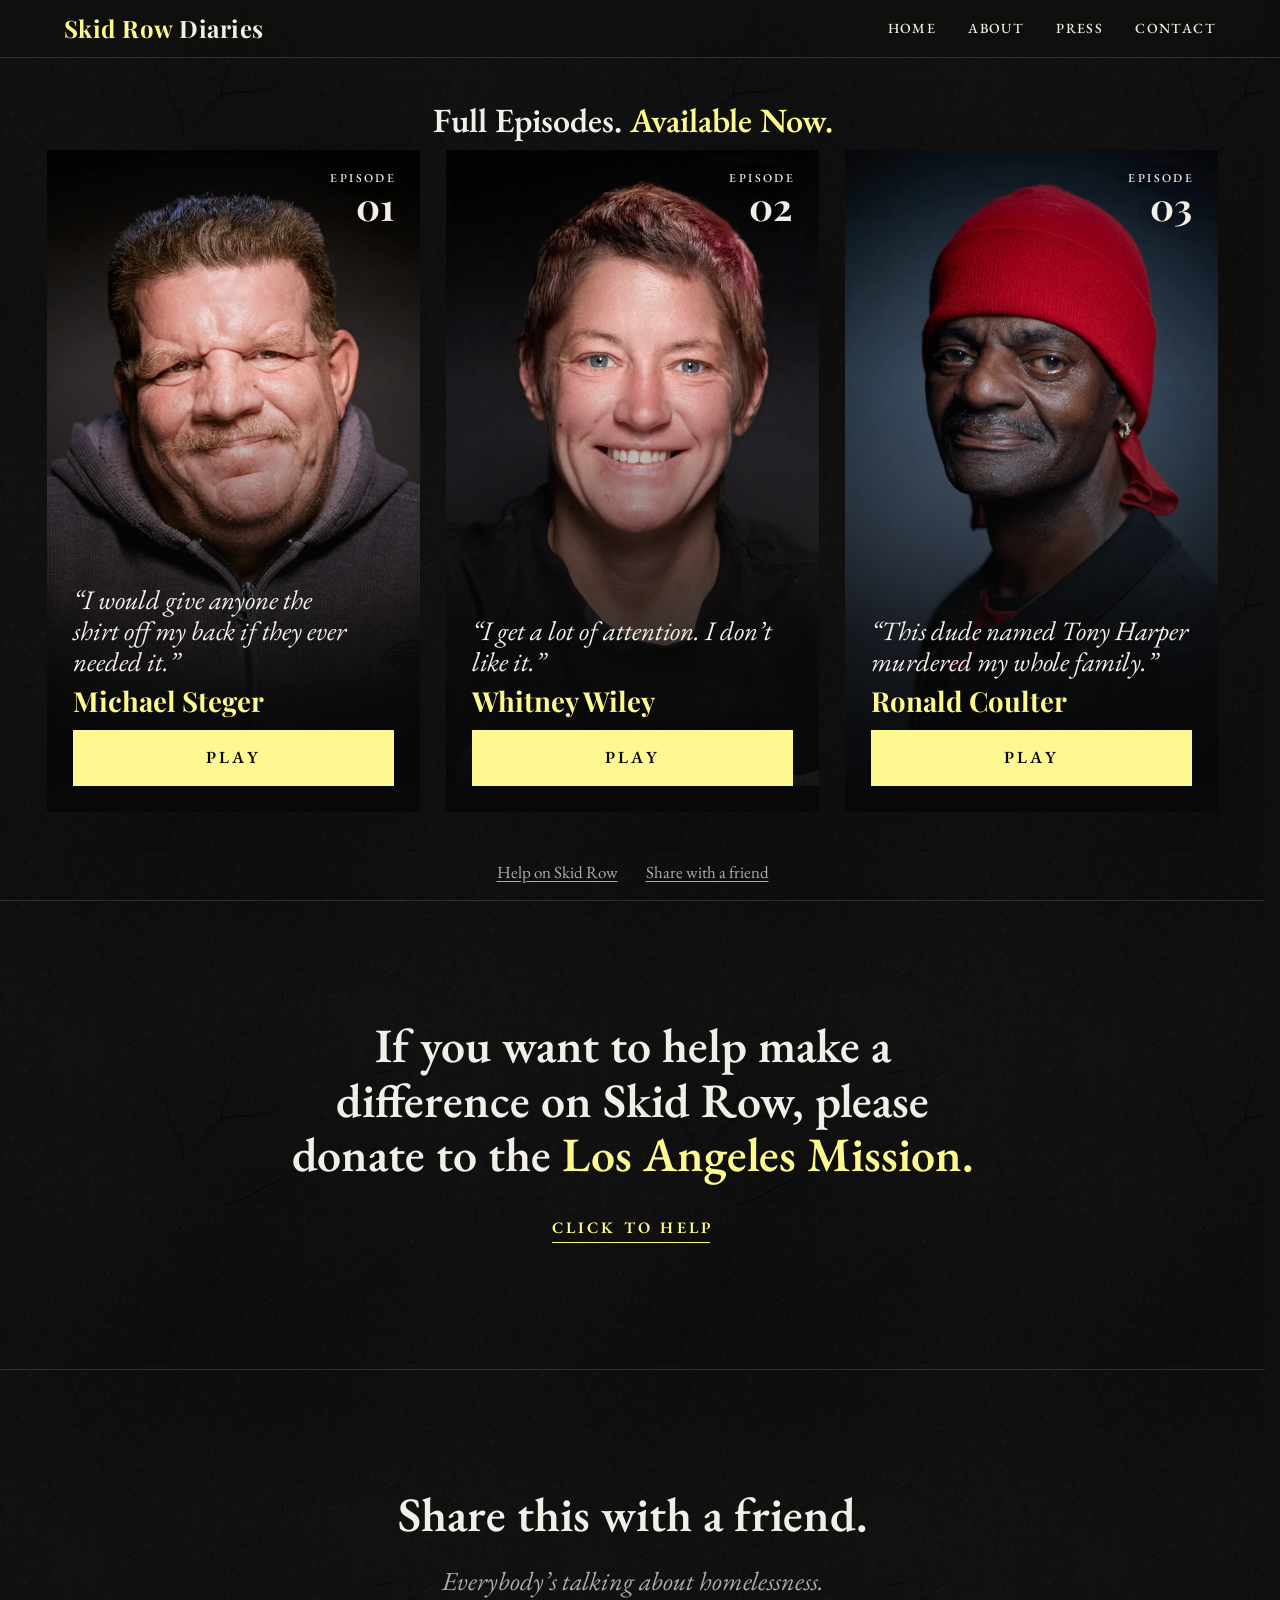
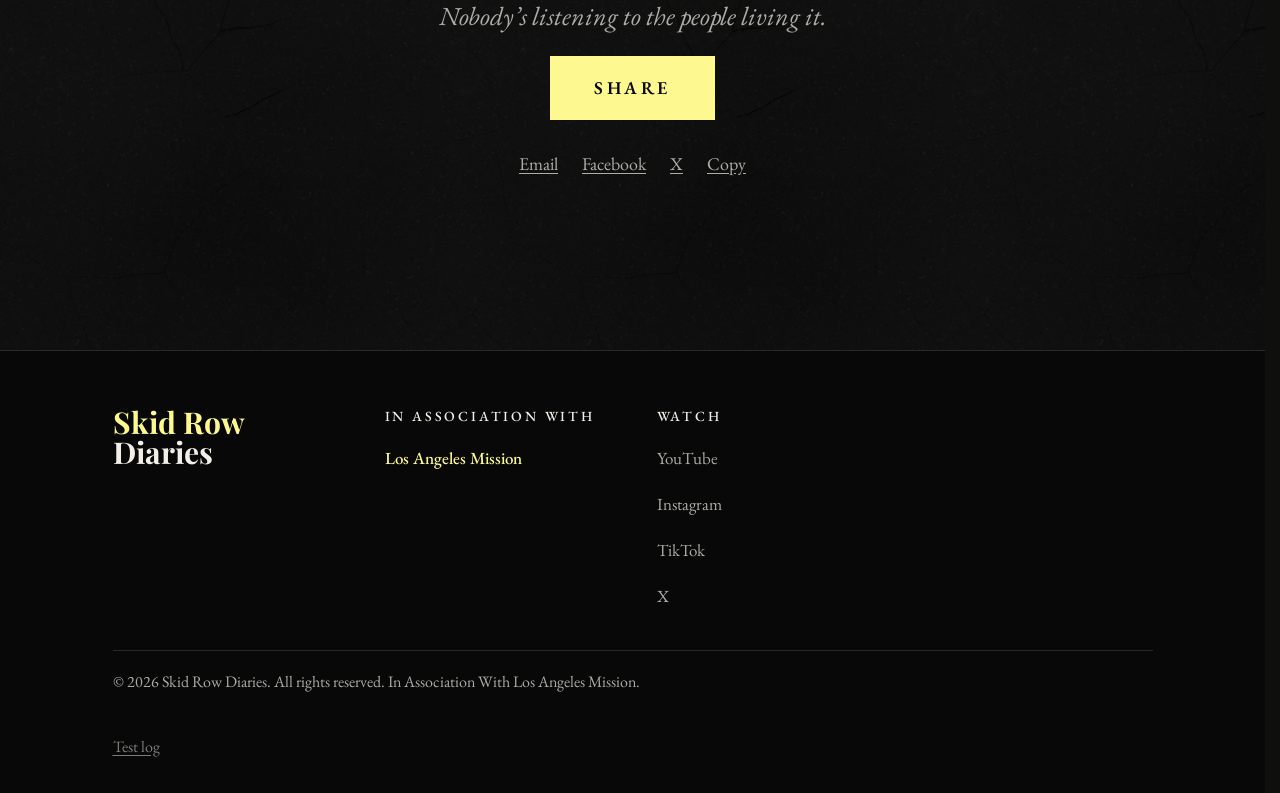
==== commit 3bbc611a: "Phone test: keep the quote off the face on the smallest phones Co-Authored-By: Claude Opus 5.5 <nore" ====
--- a/player-test/index.html
+++ b/player-test/index.html
@@ -76,7 +76,7 @@
 
   /* The still. Every touch passes through it to the frame beneath, which is what gives a film its sound on an iPhone. */
   .card { position: absolute; inset: -1px; overflow: hidden; background: var(--black); container-type: inline-size; pointer-events: none; }
-  .card img { position: absolute; inset: 0; width: 100%; height: 100%; object-fit: cover; display: block; }
+  .card img { position: absolute; inset: 0; width: 100%; height: 100%; object-fit: cover; display: block; translate: 0 -4%; } /* the faces have headroom, so they sit a little higher to clear the quote */
   .type { position: absolute; inset: 0; }
   .scrim { position: absolute; left: 0; right: 0; bottom: 0; height: 66%; background: linear-gradient(0deg, rgb(8 8 8 / 0.9) 0%, rgb(8 8 8 / 0.72) 42%, rgb(8 8 8 / 0) 100%); }
   .no { position: absolute; right: 7cqw; top: 6cqw; display: flex; flex-direction: column; align-items: flex-end; gap: 0.8cqw; text-shadow: 0 1px 12px rgb(0 0 0 / 0.6); }
@@ -85,7 +85,8 @@
   .txt { position: absolute; left: 7cqw; right: 7cqw; bottom: 7cqw; display: flex; flex-direction: column; align-items: flex-start; }
   .words { hanging-punctuation: first; margin: 0 0 2.4cqw; font-style: italic; font-size: max(17px, 7.2cqw); line-height: 1.16; color: var(--ink); transform-origin: 0 100%; text-wrap: pretty; }
   .nm { margin: 0 0 3.6cqw; font-family: var(--display); font-weight: 700; font-size: 7.4cqw; line-height: 1.1; color: var(--canary-ink); white-space: nowrap; }
-  .btn { display: flex; align-items: center; justify-content: center; width: 100%; min-height: 56px; font-weight: 600; font-size: 17px; line-height: 1; letter-spacing: 0.2em; text-transform: uppercase; color: var(--black); background: var(--canary); }
+  /* The whole card is the tap target, so on a small phone this sign can give up height to keep the quote off the face. */
+  .btn { display: flex; align-items: center; justify-content: center; width: 100%; height: clamp(40px, 18cqw, 56px); font-weight: 600; font-size: 17px; line-height: 1; letter-spacing: 0.2em; text-transform: uppercase; color: var(--black); background: var(--canary); }
 
   /* After a film has started once, or on a computer, a press belongs to us. */
   .hit { position: absolute; inset: 0; z-index: 2; display: none; background: none; border: 0; padding: 0; cursor: pointer; }
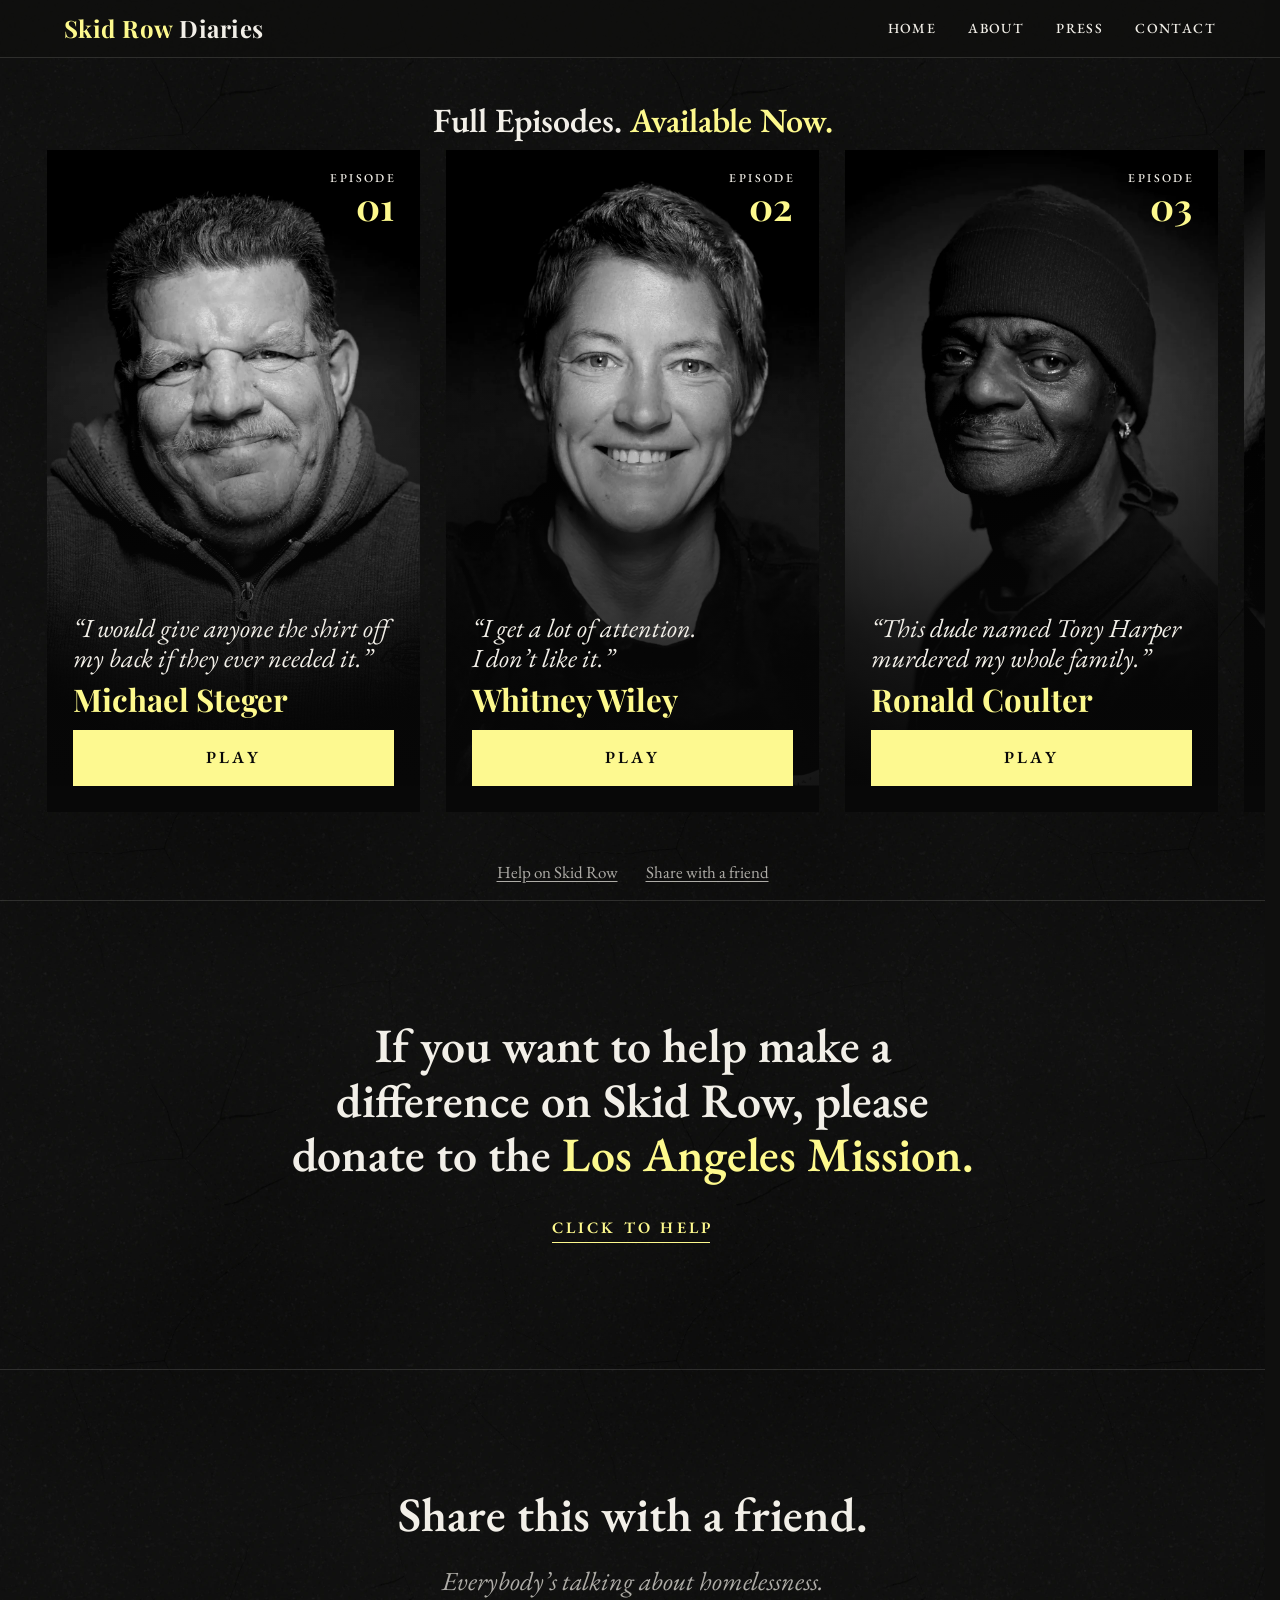
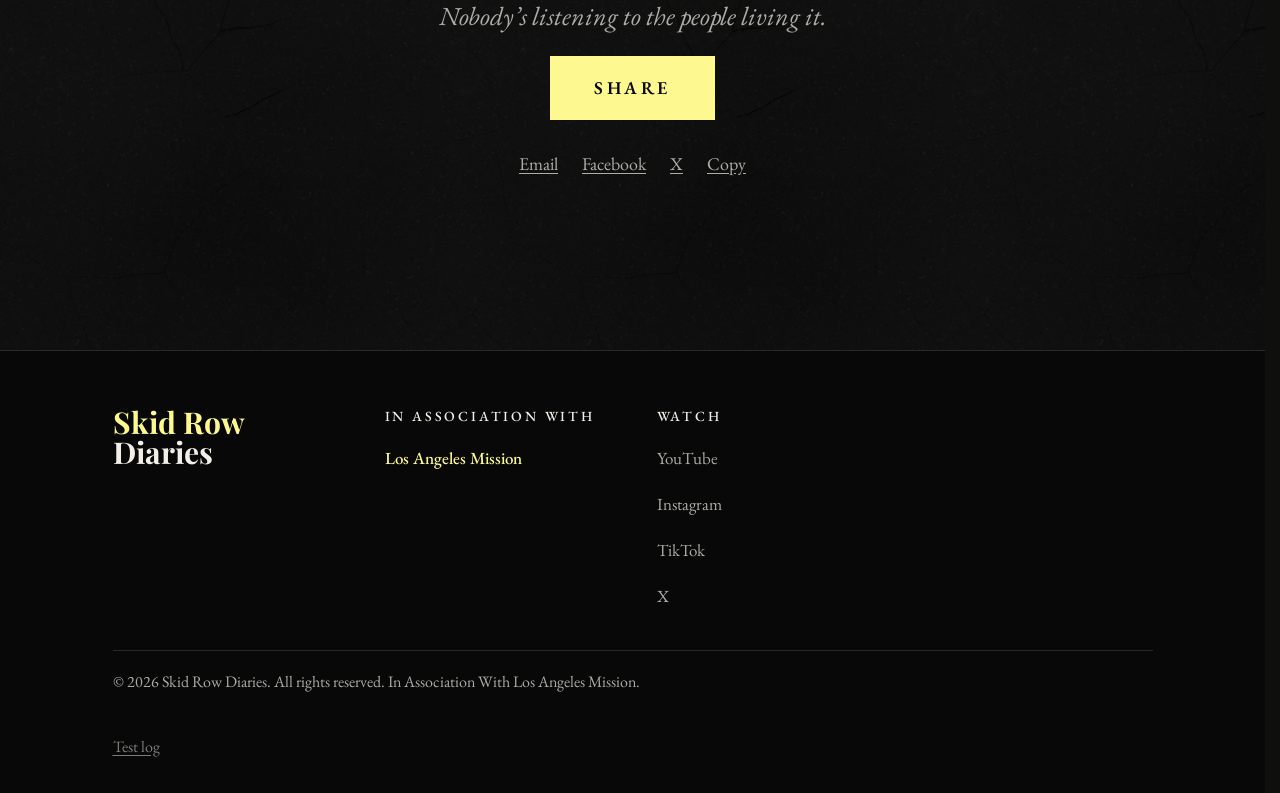
==== commit dec5cfb5: "Player Round 4: six cards in black and white, Round 3 kept at its own address Co-Authored-By: Claude" ====
--- a/player-test/index.html
+++ b/player-test/index.html
@@ -4,7 +4,7 @@
 <meta charset="utf-8">
 <meta name="viewport" content="width=device-width,initial-scale=1,viewport-fit=cover">
 <meta name="robots" content="noindex">
-<title>Player Round 3</title>
+<title>Player Round 4</title>
 <meta name="description" content="Everybody’s talking about homelessness. Nobody’s listening to the people living it. Three stories from Skid Row, in their own words.">
 <!-- The card any phone or platform shows when this link is shared. The address is the test site for now; the site's Seo component takes the same values for /watch. -->
 <meta property="og:type" content="website">
@@ -24,7 +24,7 @@
 <link rel="preconnect" href="https://fonts.gstatic.com" crossorigin>
 <link rel="stylesheet" href="https://fonts.googleapis.com/css2?family=EB+Garamond:ital,wght@0,400;0,500;0,600;1,400&family=Playfair+Display:wght@700&display=swap">
 <style>
-  /* Player Round 3: the Row as a page of the website, with the site's header and footer, the Mission's ask and a way to share it.
+  /* Player Round 4: Round 3 with six cards in black and white. The film code is Round 3's, untouched. Episodes 04 and 05 have no frame yet, and the sixth card closes the row.
      Rule of the build: the Vimeo frame never moves or scales. It sits behind its card at true size, where it will play on the screen, inside the row.
      The camera move belongs to the still alone, so once a film is running it is a plain embed with no moving layer over it, only the bars when asked for.
      Nothing is sent to the viewer sheet and no identity is stored. */
@@ -81,12 +81,30 @@
   .scrim { position: absolute; left: 0; right: 0; bottom: 0; height: 66%; background: linear-gradient(0deg, rgb(8 8 8 / 0.9) 0%, rgb(8 8 8 / 0.72) 42%, rgb(8 8 8 / 0) 100%); }
   .no { position: absolute; right: 7cqw; top: 6cqw; display: flex; flex-direction: column; align-items: flex-end; gap: 0.8cqw; text-shadow: 0 1px 12px rgb(0 0 0 / 0.6); }
   .no small { font-weight: 500; font-size: max(12px, 3cqw); line-height: 1; letter-spacing: 0.2em; text-transform: uppercase; color: var(--ink); margin-right: -0.2em; }
-  .no b { font-family: var(--display); font-weight: 700; font-size: 10cqw; line-height: 1; color: var(--ink); }
+  .no b { font-family: var(--display); font-weight: 700; font-size: 10cqw; line-height: 1; color: var(--canary-ink); }
   .txt { position: absolute; left: 7cqw; right: 7cqw; bottom: 7cqw; display: flex; flex-direction: column; align-items: flex-start; }
-  .words { hanging-punctuation: first; margin: 0 0 2.4cqw; font-style: italic; font-size: max(17px, 7.2cqw); line-height: 1.16; color: var(--ink); transform-origin: 0 100%; text-wrap: pretty; }
-  .nm { margin: 0 0 3.6cqw; font-family: var(--display); font-weight: 700; font-size: 7.4cqw; line-height: 1.1; color: var(--canary-ink); white-space: nowrap; }
+  /* Each line fills the card before it breaks. Only a very small phone needs a third line, and there the wrap keeps the last line from being one word. */
+  .words { hanging-punctuation: first; margin: 0 -1cqw 2.4cqw 0; font-style: italic; font-size: max(17px, 7cqw); line-height: 1.16; color: var(--ink); transform-origin: 0 100%; text-wrap: wrap; }
+  @container (max-width: 242px) { .words { text-wrap: pretty; } }
+  .nm { margin: 0 0 3.6cqw; font-family: var(--display); font-weight: 700; font-size: 8.4cqw; line-height: 1.1; color: var(--canary-ink); white-space: nowrap; }
   /* The whole card is the tap target, so on a small phone this sign can give up height to keep the quote off the face. */
   .btn { display: flex; align-items: center; justify-content: center; width: 100%; height: clamp(40px, 18cqw, 56px); font-weight: 600; font-size: 17px; line-height: 1; letter-spacing: 0.2em; text-transform: uppercase; color: var(--black); background: var(--canary); }
+
+  /* Episodes still to come. There is no frame behind these, so a tap only answers: the portrait goes grey and the sign says so. */
+  .slot.soon .hit { display: block; }
+  .wash { position: absolute; inset: 0; background: rgb(112 111 107); opacity: 0; transition: opacity 360ms cubic-bezier(0.16, 1, 0.3, 1); }
+  .slot.shut .wash { opacity: 0.82; }
+
+  /* The last card closes the row, with the stacked logo: each line set to the same width, as on the opening title. */
+  .slot.end .card { background: var(--ground) url('img/asphalt.webp') 0 0 / 512px 512px; box-shadow: inset 0 0 0 1px var(--line); }
+  .close { position: absolute; inset: 0; display: flex; flex-direction: column; align-items: center; justify-content: center; gap: 13cqw; text-align: center; }
+  .close p { margin: 0; font-weight: 600; font-size: 10.2cqw; line-height: 1.12; color: var(--ink); }
+  .close p span { display: block; color: var(--canary-ink); }
+  .lg { display: block; width: 40cqw; font-family: var(--display); font-weight: 700; color: var(--canary-ink); text-align: left; }
+  .lg span { display: block; white-space: nowrap; }
+  .lg .s { font-size: 19.96cqw; line-height: 0.87; margin-left: -1.1cqw; }
+  .lg .r { font-size: 20.02cqw; line-height: 0.87; margin-left: -0.68cqw; }
+  .lg .d { font-size: 12.17cqw; line-height: 1; margin: 1.4cqw 0 0 -0.41cqw; color: var(--ink); }
 
   /* After a film has started once, or on a computer, a press belongs to us. */
   .hit { position: absolute; inset: 0; z-index: 2; display: none; background: none; border: 0; padding: 0; cursor: pointer; }
@@ -118,7 +136,7 @@
   .ctl.idle .veil, .ctl.idle .bar { opacity: 0; pointer-events: none; }
   .ctl.idle .seek { pointer-events: none; }
 
-  @media (prefers-reduced-motion: reduce) { .band { transition: none; } }
+  @media (prefers-reduced-motion: reduce) { .band, .wash { transition: none; } }
 
   .log { position: fixed; z-index: 40; inset: 0; overflow-y: auto; background: var(--ground) url('img/asphalt.webp') 0 0 / 512px 512px; padding: calc(24px + env(safe-area-inset-top, 0px)) 16px calc(24px + env(safe-area-inset-bottom, 0px)); display: flex; flex-direction: column; gap: 14px; }
   /* Below the row. The Mission's ask uses the link style of the Mission credit on Home, and it stays about the Mission, never about the person just watched. */
@@ -189,7 +207,7 @@
       <button class="c" type="button" id="toggle">Pause</button>
       <span class="time"><span id="now">0:00</span> / <span id="dur">0:00</span></span>
       <span class="sp"></span>
-      <button class="c" type="button" id="back">All three</button>
+      <button class="c" type="button" id="back">Back</button>
     </div>
     <div class="seek" id="seek" role="slider" tabindex="0" aria-label="Position in the film" aria-valuemin="0" aria-valuemax="100" aria-valuenow="0"><span class="track"><span class="fill" id="fill"></span></span></div>
   </div>
@@ -238,8 +256,13 @@
 
   const EP = [
     { n: '01', id: '1243879941', name: 'Michael Steger', words: '“I would give anyone the shirt off my back if they ever needed it.”', img: 'michael' },
-    { n: '02', id: '1243884159', name: 'Whitney Wiley', words: '“I get a lot of attention. I don’t like it.”', img: 'whitney' },
+    { n: '02', id: '1243884159', name: 'Whitney Wiley', words: '“I get a lot of attention.<br>I don’t like it.”', img: 'whitney' },
     { n: '03', id: '1243931242', name: 'Ronald Coulter', words: '“This dude named Tony Harper murdered my whole family.”', img: 'ronald' },
+  ]
+  // On the row, not yet in the film list: no frame, no tracking, nothing plays.
+  const SOON = [
+    { n: '04', name: 'Ashley Owen', words: '“Believe it or not, there’s love down here. I’ve seen it.”', img: 'ashley' },
+    { n: '05', name: 'Isiah James', words: '“How can I wake up happy and do something I love every day?”', img: 'isiah' },
   ]
   const $ = q => document.querySelector(q)
   const nav = $('#nav'), main = $('#main'), rail = $('#rail'), dark = $('#dark'), head = $('#head'), foot = $('#foot'), ctl = $('#ctl'), seek = $('#seek'), fillEl = $('#fill')
@@ -255,21 +278,35 @@
   if (touch) main.classList.add('touch')
 
   /* The row is built once and never rebuilt, so the frames are never remounted. */
+  const type = e => `
+        <div class="type">
+          <div class="scrim"></div>
+          <div class="no"><small>Episode</small><b>${e.n}</b></div>
+          <div class="txt">${e.words ? `<p class="words">${e.words}</p>` : ''}<p class="nm">${e.name}</p><span class="btn">Play</span></div>
+        </div>`
   rail.innerHTML = EP.map((e, i) => `
     <article class="slot${touch ? '' : ' ours'}" data-i="${i}">
       <div class="clip"><div class="film"><iframe src="https://player.vimeo.com/video/${e.id}?badge=0&amp;autopause=0&amp;title=0&amp;byline=0&amp;portrait=0&amp;dnt=1${touch ? '' : '&amp;controls=0'}" data-srd-video="${e.id}" data-srd-title="${e.name}" title="${e.name}" allow="autoplay; fullscreen; picture-in-picture; encrypted-media" referrerpolicy="strict-origin-when-cross-origin"></iframe></div></div>
       <button class="hit" type="button" aria-label="Play episode ${e.n}, ${e.name}"></button>
       <div class="card">
+        <img src="img/${e.img}.webp" alt="Portrait of ${e.name}." decoding="async">${type(e)}
+      </div>
+    </article>`).join('') + SOON.map((e, k) => `
+    <article class="slot soon" data-i="${EP.length + k}">
+      <div class="clip"></div>
+      <button class="hit" type="button" aria-label="Episode ${e.n}, ${e.name}. Coming soon."></button>
+      <div class="card">
         <img src="img/${e.img}.webp" alt="Portrait of ${e.name}." decoding="async">
-        <div class="type">
-          <div class="scrim"></div>
-          <div class="no"><small>Episode</small><b>${e.n}</b></div>
-          <div class="txt">${e.words ? `<p class="words">${e.words}</p>` : ''}<p class="nm">${e.name}</p><span class="btn">Play</span></div>
-        </div>
+        <i class="wash"></i>${type(e)}
       </div>
-    </article>`).join('')
+    </article>`).join('') + `
+    <article class="slot end" data-i="${EP.length + SOON.length}">
+      <div class="clip"></div>
+      <div class="card"><div class="close"><p>100 Portraits <span>+</span> 100 Conversations</p><div class="lg" role="img" aria-label="Skid Row Diaries"><span class="s">Skid</span><span class="r">Row</span><span class="d">Diaries</span></div></div></div>
+    </article>`
   const slots = [...rail.querySelectorAll('.slot')]
-  const cards = slots.map(s => ({ root: s.querySelector('.card'), img: s.querySelector('img'), type: s.querySelector('.type'), words: s.querySelector('.words') }))
+  const cards = slots.map(s => ({ root: s.querySelector('.card'), img: s.querySelector('img'), type: s.querySelector('.type'), words: s.querySelector('.words'), btn: s.querySelector('.btn') }))
+  const setShut = (i, on) => { slots[i].classList.toggle('shut', on); cards[i].btn.textContent = on ? 'Coming Soon' : 'Play' }
 
   /* Sizes, always whole pixels, so a film's edge can never show past its card. */
   let G = {}
@@ -295,7 +332,9 @@
     const c = rail.scrollLeft + G.W / 2
     cards.forEach((k, i) => {
       if (!k.words) return
-      const t = G.wide || calm ? 1 : clamp(1 - Math.abs(G.mids[i] - c) / (G.cw + G.gap) * 1.5)
+      const off = Math.abs(G.mids[i] - c) / (G.cw + G.gap)
+      const t = G.wide || calm ? 1 : clamp(1 - off * 1.5)
+      if (!G.wide && off > 0.7 && slots[i].classList.contains('shut')) setShut(i, false) // a greyed card comes back once it has been swiped away
       k.words.style.opacity = t
       k.words.style.transform = `scale(${0.88 + 0.12 * t})`
     })
@@ -390,7 +429,7 @@
     } else if (i === app.i) { setPaused(false); holdBars(CHROME); watchFrames.start() }
   }
   function onPause(i) { film[i].lastAt = 0; if (i === app.i && (app.mode === 'film' || app.mode === 'opening')) { setPaused(true); holdBars(CHROME) } }
-  function onEnded(i) { film[i].ended = true; if (i === app.i) { paintTime(film[i].dur); leave(Math.min(i + 1, EP.length - 1)) } }
+  function onEnded(i) { film[i].ended = true; if (i === app.i) { paintTime(film[i].dur); leave(Math.min(i + 1, slots.length - 1)) } }
   function onTime(i, d) {
     const f = film[i], t = performance.now()
     f.dur = d.duration || f.dur
@@ -421,6 +460,7 @@
     })
   }, 60)
   SRD.attachAll(rail)
+  SOON.forEach((e, k) => { const i = EP.length + k; slots[i].querySelector('.hit').addEventListener('click', () => { if (app.mode === 'row') setShut(i, !slots[i].classList.contains('shut')) }) })
 
   /* Controls: asleep until someone asks. The canary line stays. */
   let sleepT = 0, barsT = 0, barsUntil = 0
@@ -506,7 +546,7 @@
   document.fonts && document.fonts.ready.then(() => layout())
   let rT = 0
   addEventListener('resize', () => { clearTimeout(rT); rT = setTimeout(layout, 120) })
-  window.__round3 = { app, film }
+  window.__round4 = { app, film }
 </script>
 </body>
 </html>
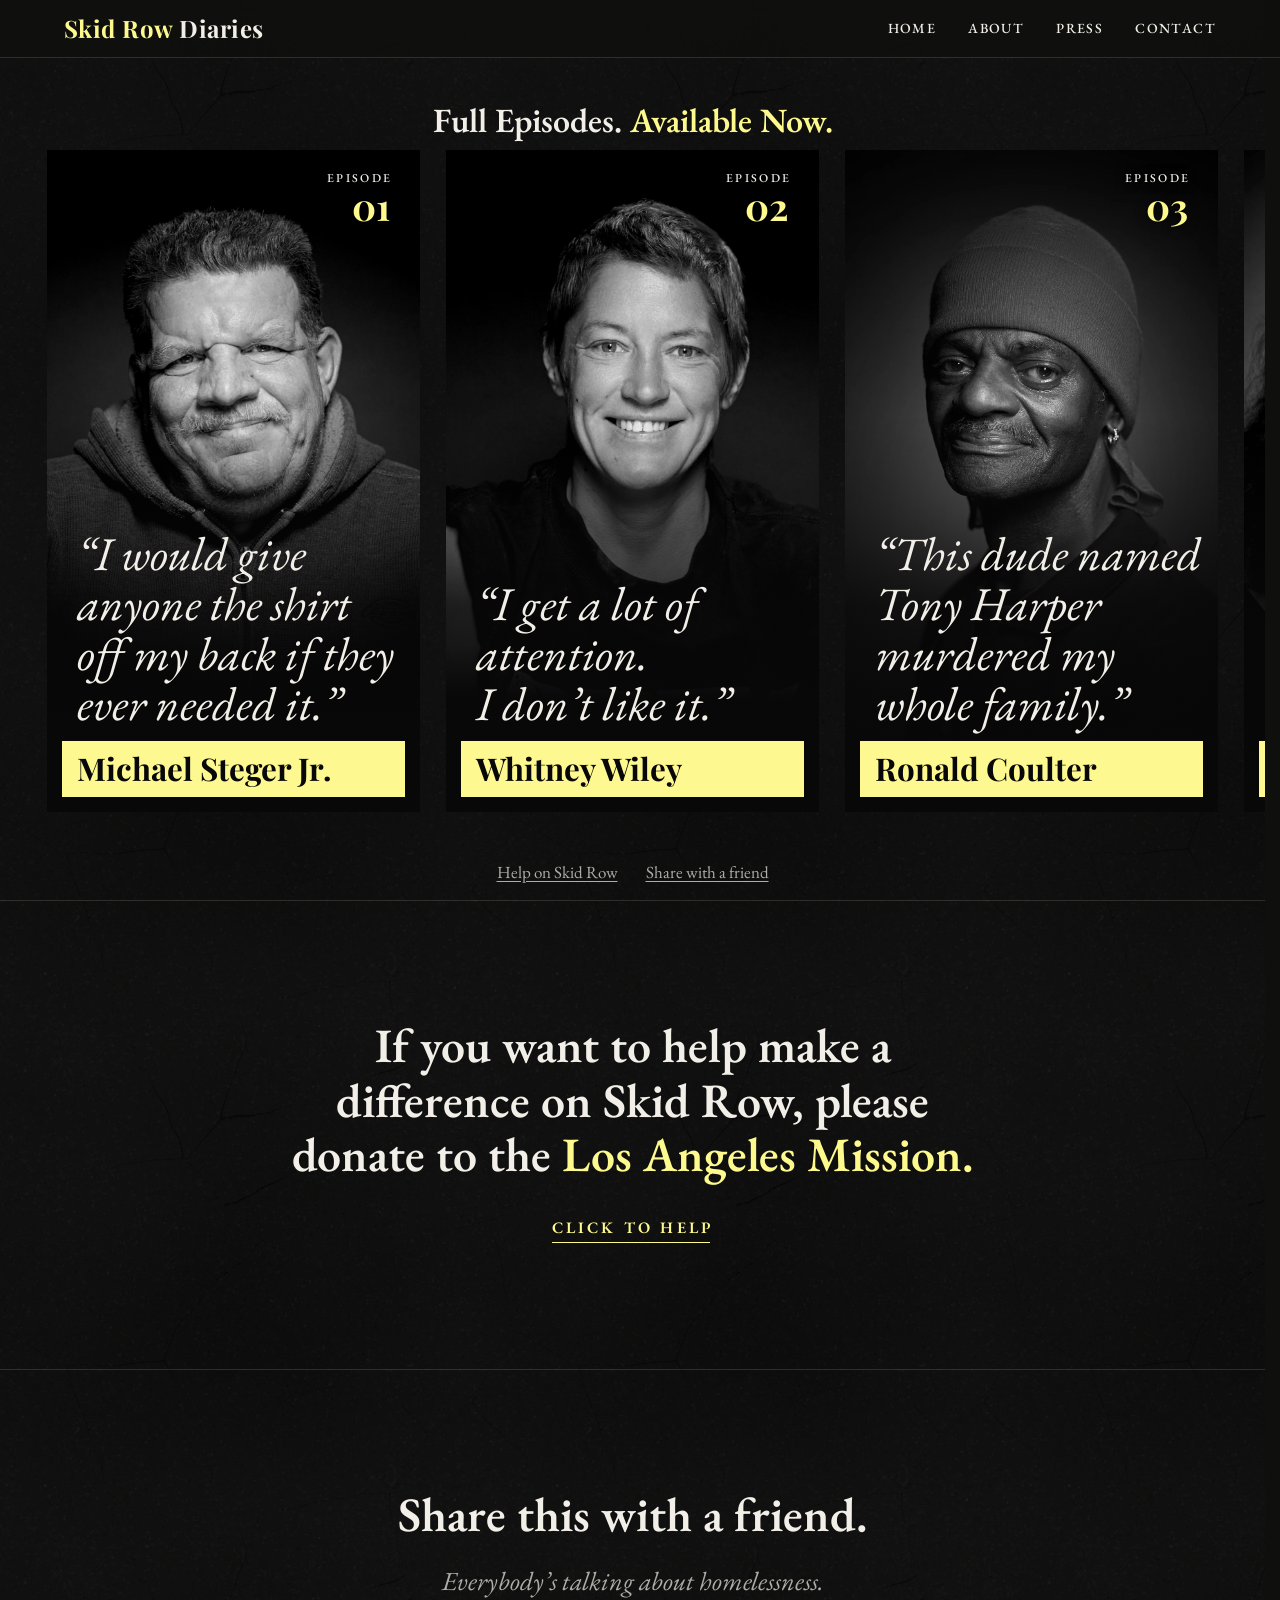
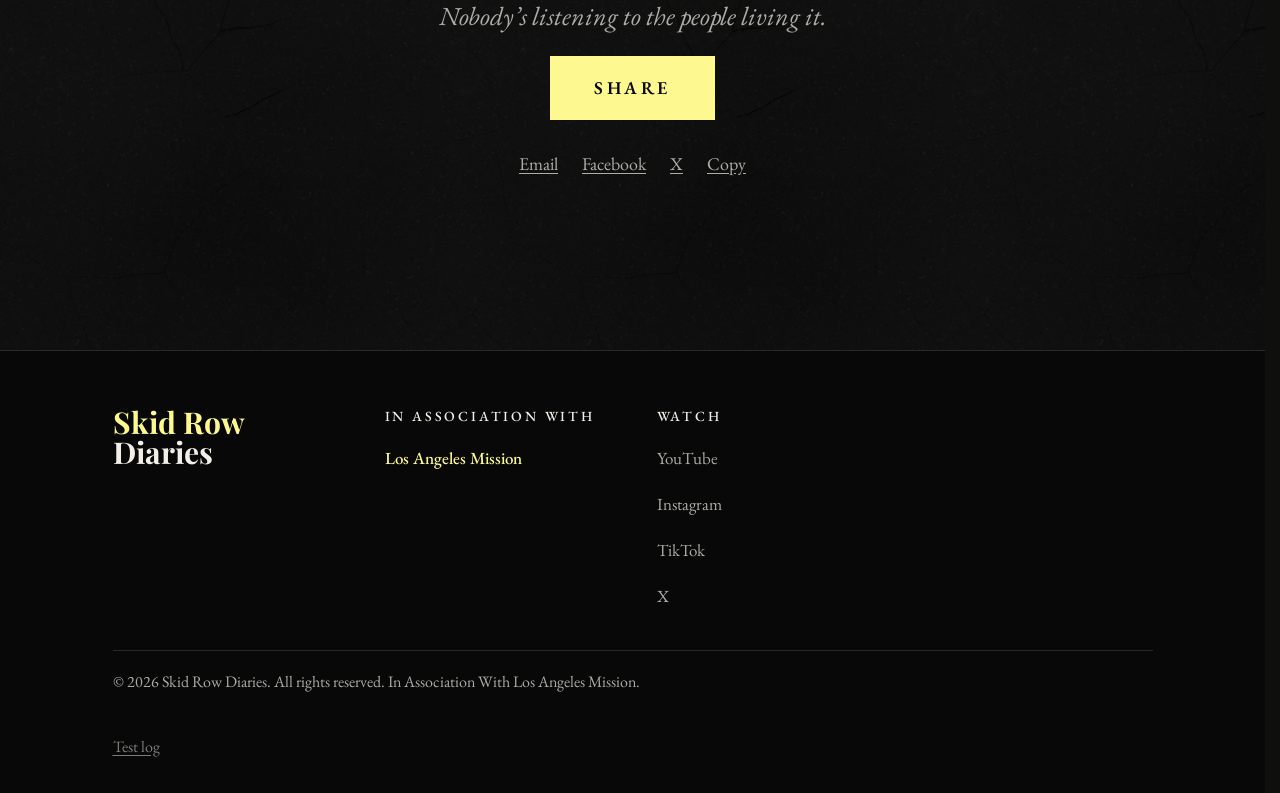
==== commit 938c1293: "Player Round 5: name on the bar, bigger quotes, one framing for all portraits, Round 4 kept at its o" ====
--- a/player-test/index.html
+++ b/player-test/index.html
@@ -4,7 +4,7 @@
 <meta charset="utf-8">
 <meta name="viewport" content="width=device-width,initial-scale=1,viewport-fit=cover">
 <meta name="robots" content="noindex">
-<title>Player Round 4</title>
+<title>Player Round 5</title>
 <meta name="description" content="Everybody’s talking about homelessness. Nobody’s listening to the people living it. Three stories from Skid Row, in their own words.">
 <!-- The card any phone or platform shows when this link is shared. The address is the test site for now; the site's Seo component takes the same values for /watch. -->
 <meta property="og:type" content="website">
@@ -24,7 +24,7 @@
 <link rel="preconnect" href="https://fonts.gstatic.com" crossorigin>
 <link rel="stylesheet" href="https://fonts.googleapis.com/css2?family=EB+Garamond:ital,wght@0,400;0,500;0,600;1,400&family=Playfair+Display:wght@700&display=swap">
 <style>
-  /* Player Round 4: Round 3 with six cards in black and white. The film code is Round 3's, untouched. Episodes 04 and 05 have no frame yet, and the sixth card closes the row.
+  /* Player Round 5: the name goes on the yellow bar, the quotes are 80 percent bigger, and all five portraits share one framing. The film code is Round 4's, untouched. Episodes 04 and 05 have no frame yet, and the sixth card closes the row.
      Rule of the build: the Vimeo frame never moves or scales. It sits behind its card at true size, where it will play on the screen, inside the row.
      The camera move belongs to the still alone, so once a film is running it is a plain embed with no moving layer over it, only the bars when asked for.
      Nothing is sent to the viewer sheet and no identity is stored. */
@@ -76,24 +76,29 @@
 
   /* The still. Every touch passes through it to the frame beneath, which is what gives a film its sound on an iPhone. */
   .card { position: absolute; inset: -1px; overflow: hidden; background: var(--black); container-type: inline-size; pointer-events: none; }
-  .card img { position: absolute; inset: 0; width: 100%; height: 100%; object-fit: cover; display: block; translate: 0 -4%; } /* the faces have headroom, so they sit a little higher to clear the quote */
+  .card img { position: absolute; inset: 0; width: 100%; height: 100%; object-fit: cover; display: block; } /* every portrait is framed alike in the file: head top at 8.5 percent, chin at 52.5 percent */
   .type { position: absolute; inset: 0; }
-  .scrim { position: absolute; left: 0; right: 0; bottom: 0; height: 66%; background: linear-gradient(0deg, rgb(8 8 8 / 0.9) 0%, rgb(8 8 8 / 0.72) 42%, rgb(8 8 8 / 0) 100%); }
-  .no { position: absolute; right: 7cqw; top: 6cqw; display: flex; flex-direction: column; align-items: flex-end; gap: 0.8cqw; text-shadow: 0 1px 12px rgb(0 0 0 / 0.6); }
+  .scrim { position: absolute; left: 0; right: 0; bottom: 0; height: 60%; background: linear-gradient(0deg, rgb(8 8 8 / 0.92) 0%, rgb(8 8 8 / 0.8) 52%, rgb(8 8 8 / 0) 100%); }
+  .no { position: absolute; right: 8cqw; top: 6cqw; display: flex; flex-direction: column; align-items: flex-end; gap: 0.8cqw; text-shadow: 0 1px 12px rgb(0 0 0 / 0.6); }
   .no small { font-weight: 500; font-size: max(12px, 3cqw); line-height: 1; letter-spacing: 0.2em; text-transform: uppercase; color: var(--ink); margin-right: -0.2em; }
   .no b { font-family: var(--display); font-weight: 700; font-size: 10cqw; line-height: 1; color: var(--canary-ink); }
-  .txt { position: absolute; left: 7cqw; right: 7cqw; bottom: 7cqw; display: flex; flex-direction: column; align-items: flex-start; }
-  /* Each line fills the card before it breaks. Only a very small phone needs a third line, and there the wrap keeps the last line from being one word. */
-  .words { hanging-punctuation: first; margin: 0 -1cqw 2.4cqw 0; font-style: italic; font-size: max(17px, 7cqw); line-height: 1.16; color: var(--ink); transform-origin: 0 100%; text-wrap: wrap; }
-  @container (max-width: 242px) { .words { text-wrap: pretty; } }
-  .nm { margin: 0 0 3.6cqw; font-family: var(--display); font-weight: 700; font-size: 8.4cqw; line-height: 1.1; color: var(--canary-ink); white-space: nowrap; }
-  /* The whole card is the tap target, so on a small phone this sign can give up height to keep the quote off the face. */
-  .btn { display: flex; align-items: center; justify-content: center; width: 100%; height: clamp(40px, 18cqw, 56px); font-weight: 600; font-size: 17px; line-height: 1; letter-spacing: 0.2em; text-transform: uppercase; color: var(--black); background: var(--canary); }
+  /* One left edge for the quote and the name: 8cqw. The bar sits 4cqw from the card on three sides, and its text is inset 4cqw more. */
+  .txt { position: absolute; left: 4cqw; right: 4cqw; bottom: 4cqw; display: flex; flex-direction: column; }
+  .words, .cs { hanging-punctuation: first; margin: 0 0 3.4cqw 4cqw; font-style: italic; font-size: 12.6cqw; line-height: 1.06; }
+  .words { color: var(--ink); transform-origin: 0 100%; text-wrap: pretty; }
+  /* The whole card is the tap target, so the bar carries the name, and on a small phone it can give up height to keep the quote off the face. */
+  .btn { display: flex; align-items: center; width: 100%; height: clamp(40px, 18cqw, 56px); padding-inline: 4cqw; font-family: var(--display); font-weight: 700; font-size: 8.4cqw; line-height: 1; white-space: nowrap; color: var(--black); background: var(--canary); }
 
   /* Episodes still to come. There is no frame behind these, so a tap only answers: the portrait goes grey and the sign says so. */
   .slot.soon .hit { display: block; }
-  .wash { position: absolute; inset: 0; background: rgb(112 111 107); opacity: 0; transition: opacity 360ms cubic-bezier(0.16, 1, 0.3, 1); }
+  .wash { position: absolute; inset: 0; background: rgb(84 83 80); opacity: 0; transition: opacity 360ms cubic-bezier(0.16, 1, 0.3, 1); }
   .slot.shut .wash { opacity: 0.82; }
+  .say { display: grid; align-items: end; }
+  .say > * { grid-area: 1 / 1; min-width: 0; }
+  .q, .cs { transition: opacity 240ms ease-out; }
+  .cs { color: var(--canary-ink); opacity: 0; }
+  .slot.shut .q { opacity: 0; }
+  .slot.shut .cs { opacity: 1; }
 
   /* The last card closes the row, with the stacked logo: each line set to the same width, as on the opening title. */
   .slot.end .card { background: var(--ground) url('img/asphalt.webp') 0 0 / 512px 512px; box-shadow: inset 0 0 0 1px var(--line); }
@@ -136,7 +141,7 @@
   .ctl.idle .veil, .ctl.idle .bar { opacity: 0; pointer-events: none; }
   .ctl.idle .seek { pointer-events: none; }
 
-  @media (prefers-reduced-motion: reduce) { .band, .wash { transition: none; } }
+  @media (prefers-reduced-motion: reduce) { .band, .wash, .q, .cs { transition: none; } }
 
   .log { position: fixed; z-index: 40; inset: 0; overflow-y: auto; background: var(--ground) url('img/asphalt.webp') 0 0 / 512px 512px; padding: calc(24px + env(safe-area-inset-top, 0px)) 16px calc(24px + env(safe-area-inset-bottom, 0px)); display: flex; flex-direction: column; gap: 14px; }
   /* Below the row. The Mission's ask uses the link style of the Mission credit on Home, and it stays about the Mission, never about the person just watched. */
@@ -255,7 +260,7 @@
   SRD.configure({ endpoint: '' })
 
   const EP = [
-    { n: '01', id: '1243879941', name: 'Michael Steger', words: '“I would give anyone the shirt off my back if they ever needed it.”', img: 'michael' },
+    { n: '01', id: '1243879941', name: 'Michael Steger', full: 'Michael Steger Jr.', words: '“I would give anyone the shirt off my back if they ever needed it.”', img: 'michael' },
     { n: '02', id: '1243884159', name: 'Whitney Wiley', words: '“I get a lot of attention.<br>I don’t like it.”', img: 'whitney' },
     { n: '03', id: '1243931242', name: 'Ronald Coulter', words: '“This dude named Tony Harper murdered my whole family.”', img: 'ronald' },
   ]
@@ -278,18 +283,19 @@
   if (touch) main.classList.add('touch')
 
   /* The row is built once and never rebuilt, so the frames are never remounted. */
-  const type = e => `
+  const label = e => e.full || e.name // the card shows the full name; the frames keep the name the sheet already knows
+  const type = (e, soon) => `
         <div class="type">
           <div class="scrim"></div>
           <div class="no"><small>Episode</small><b>${e.n}</b></div>
-          <div class="txt">${e.words ? `<p class="words">${e.words}</p>` : ''}<p class="nm">${e.name}</p><span class="btn">Play</span></div>
+          <div class="txt">${soon ? `<div class="say"><div class="q"><p class="words">${e.words}</p></div><p class="cs">Coming soon</p></div>` : `<p class="words">${e.words}</p>`}<span class="btn">${label(e)}</span></div>
         </div>`
   rail.innerHTML = EP.map((e, i) => `
     <article class="slot${touch ? '' : ' ours'}" data-i="${i}">
       <div class="clip"><div class="film"><iframe src="https://player.vimeo.com/video/${e.id}?badge=0&amp;autopause=0&amp;title=0&amp;byline=0&amp;portrait=0&amp;dnt=1${touch ? '' : '&amp;controls=0'}" data-srd-video="${e.id}" data-srd-title="${e.name}" title="${e.name}" allow="autoplay; fullscreen; picture-in-picture; encrypted-media" referrerpolicy="strict-origin-when-cross-origin"></iframe></div></div>
-      <button class="hit" type="button" aria-label="Play episode ${e.n}, ${e.name}"></button>
+      <button class="hit" type="button" aria-label="Play episode ${e.n}, ${label(e)}"></button>
       <div class="card">
-        <img src="img/${e.img}.webp" alt="Portrait of ${e.name}." decoding="async">${type(e)}
+        <img src="img/${e.img}.webp" alt="Portrait of ${label(e)}." decoding="async">${type(e)}
       </div>
     </article>`).join('') + SOON.map((e, k) => `
     <article class="slot soon" data-i="${EP.length + k}">
@@ -297,7 +303,7 @@
       <button class="hit" type="button" aria-label="Episode ${e.n}, ${e.name}. Coming soon."></button>
       <div class="card">
         <img src="img/${e.img}.webp" alt="Portrait of ${e.name}." decoding="async">
-        <i class="wash"></i>${type(e)}
+        <i class="wash"></i>${type(e, true)}
       </div>
     </article>`).join('') + `
     <article class="slot end" data-i="${EP.length + SOON.length}">
@@ -305,8 +311,8 @@
       <div class="card"><div class="close"><p>100 Portraits <span>+</span> 100 Conversations</p><div class="lg" role="img" aria-label="Skid Row Diaries"><span class="s">Skid</span><span class="r">Row</span><span class="d">Diaries</span></div></div></div>
     </article>`
   const slots = [...rail.querySelectorAll('.slot')]
-  const cards = slots.map(s => ({ root: s.querySelector('.card'), img: s.querySelector('img'), type: s.querySelector('.type'), words: s.querySelector('.words'), btn: s.querySelector('.btn') }))
-  const setShut = (i, on) => { slots[i].classList.toggle('shut', on); cards[i].btn.textContent = on ? 'Coming Soon' : 'Play' }
+  const cards = slots.map(s => ({ root: s.querySelector('.card'), img: s.querySelector('img'), type: s.querySelector('.type'), words: s.querySelector('.words') }))
+  const setShut = (i, on) => slots[i].classList.toggle('shut', on)
 
   /* Sizes, always whole pixels, so a film's edge can never show past its card. */
   let G = {}
@@ -546,7 +552,7 @@
   document.fonts && document.fonts.ready.then(() => layout())
   let rT = 0
   addEventListener('resize', () => { clearTimeout(rT); rT = setTimeout(layout, 120) })
-  window.__round4 = { app, film }
+  window.__round5 = { app, film }
 </script>
 </body>
 </html>
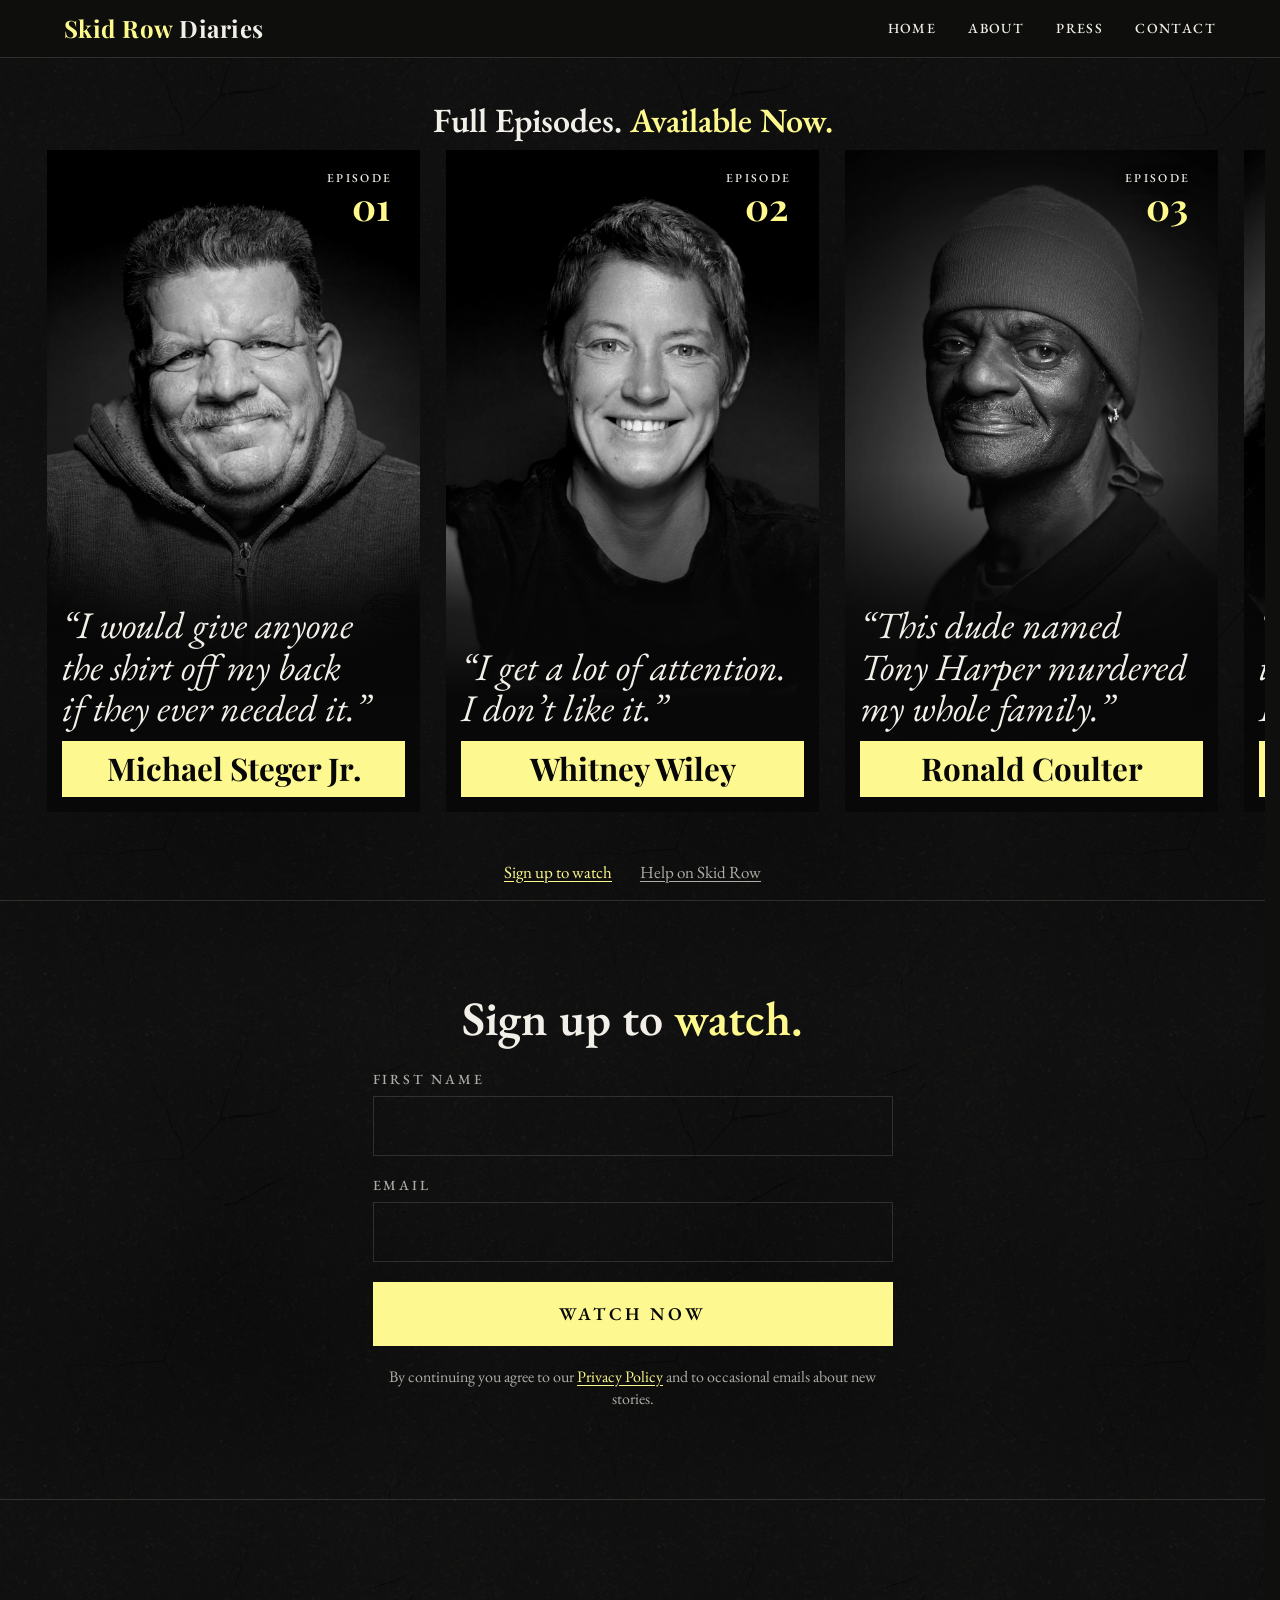
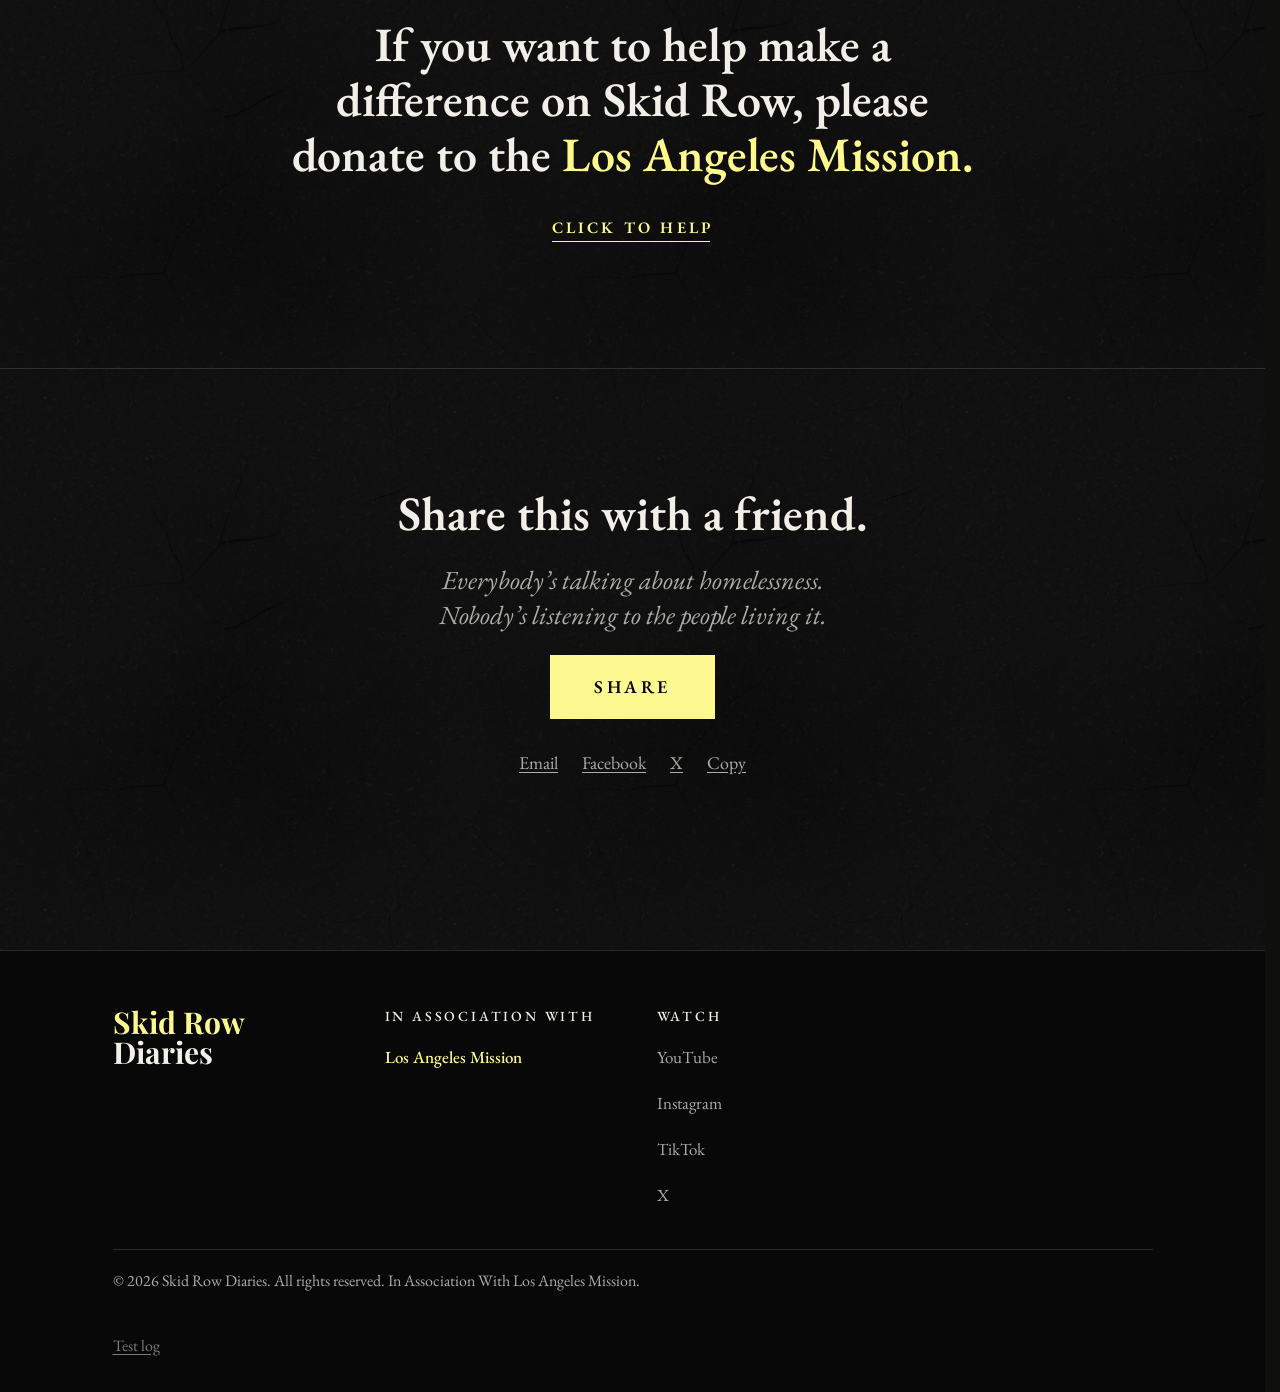
==== commit d34d46a6: "Player Round 6: sign-up form, one eyeline, Coming Soon in the middle of the frame, Round 5 kept at i" ====
--- a/player-test/index.html
+++ b/player-test/index.html
@@ -4,7 +4,7 @@
 <meta charset="utf-8">
 <meta name="viewport" content="width=device-width,initial-scale=1,viewport-fit=cover">
 <meta name="robots" content="noindex">
-<title>Player Round 5</title>
+<title>Player Round 6</title>
 <meta name="description" content="Everybody’s talking about homelessness. Nobody’s listening to the people living it. Three stories from Skid Row, in their own words.">
 <!-- The card any phone or platform shows when this link is shared. The address is the test site for now; the site's Seo component takes the same values for /watch. -->
 <meta property="og:type" content="website">
@@ -24,7 +24,7 @@
 <link rel="preconnect" href="https://fonts.gstatic.com" crossorigin>
 <link rel="stylesheet" href="https://fonts.googleapis.com/css2?family=EB+Garamond:ital,wght@0,400;0,500;0,600;1,400&family=Playfair+Display:wght@700&display=swap">
 <style>
-  /* Player Round 5: the name goes on the yellow bar, the quotes are 80 percent bigger, and all five portraits share one framing. The film code is Round 4's, untouched. Episodes 04 and 05 have no frame yet, and the sixth card closes the row.
+  /* Player Round 6: the sign-up form, one eyeline across the portraits, and Coming Soon in the middle of the frame. The film code is Round 5's; the frames now arrive only once someone is known. Episodes 04 and 05 have no frame yet, and the sixth card closes the row.
      Rule of the build: the Vimeo frame never moves or scales. It sits behind its card at true size, where it will play on the screen, inside the row.
      The camera move belongs to the still alone, so once a film is running it is a plain embed with no moving layer over it, only the bars when asked for.
      Nothing is sent to the viewer sheet and no identity is stored. */
@@ -43,7 +43,7 @@
   .dark { position: fixed; inset: 0; z-index: 1; background: var(--black); opacity: 0; pointer-events: none; }
 
   /* The site's header, as it sits on every page but Home: wordmark and menu, stacked on a phone. */
-  .nav { position: fixed; z-index: 30; top: 0; left: 0; right: 0; display: flex; flex-direction: column; align-items: center; gap: 6px; padding: calc(14px + env(safe-area-inset-top, 0px)) 16px 14px; background: rgb(15 15 14 / 0.94); border-bottom: 1px solid var(--line); }
+  .nav { position: fixed; z-index: 30; top: 0; left: 0; right: 0; display: flex; flex-direction: column; align-items: center; gap: 6px; padding: calc(14px + env(safe-area-inset-top, 0px)) 16px 14px; background: rgb(15 15 14 / 0.98); border-bottom: 1px solid var(--line); }
   .nav .wm { font-family: var(--display); font-weight: 700; font-size: 22px; line-height: 1.2; letter-spacing: 0.02em; color: var(--ink); text-decoration: none; white-space: nowrap; }
   .nav .wm span { color: var(--canary-ink); }
   .nav nav { display: flex; gap: 20px; }
@@ -56,6 +56,8 @@
   .head h1 { margin: 0; font-weight: 600; font-size: clamp(23px, 6.2vw, 34px); line-height: 1.1; text-align: center; }
   .head h1 span { color: var(--canary-ink); }
   .foot a { pointer-events: auto; display: inline-flex; align-items: center; min-height: 44px; color: var(--muted); font-size: 17px; text-decoration: underline; text-underline-offset: 3px; }
+  .foot .to-join, html.gated .foot .to-share { display: none; }
+  html.gated .foot .to-join { display: inline-flex; color: var(--canary-ink); }
 
   /* The row. A plain native scroller, so a swipe that starts on a Vimeo frame still moves it. */
   .rail { position: absolute; inset: 0; z-index: 3; display: flex; align-items: flex-start; gap: var(--gap); overflow-x: auto; overflow-y: hidden; scroll-snap-type: x mandatory; scrollbar-width: none; }
@@ -76,27 +78,25 @@
 
   /* The still. Every touch passes through it to the frame beneath, which is what gives a film its sound on an iPhone. */
   .card { position: absolute; inset: -1px; overflow: hidden; background: var(--black); container-type: inline-size; pointer-events: none; }
-  .card img { position: absolute; inset: 0; width: 100%; height: 100%; object-fit: cover; display: block; } /* every portrait is framed alike in the file: head top at 8.5 percent, chin at 52.5 percent */
+  .card img { position: absolute; inset: 0; width: 100%; height: 100%; object-fit: cover; display: block; } /* every portrait is framed in the file so the eyes sit on one line, 29.8 percent down the card */
   .type { position: absolute; inset: 0; }
-  .scrim { position: absolute; left: 0; right: 0; bottom: 0; height: 60%; background: linear-gradient(0deg, rgb(8 8 8 / 0.92) 0%, rgb(8 8 8 / 0.8) 52%, rgb(8 8 8 / 0) 100%); }
+  .scrim { position: absolute; left: 0; right: 0; bottom: 0; height: 52%; background: linear-gradient(0deg, rgb(8 8 8 / 0.92) 0%, rgb(8 8 8 / 0.8) 58%, rgb(8 8 8 / 0) 100%); }
   .no { position: absolute; right: 8cqw; top: 6cqw; display: flex; flex-direction: column; align-items: flex-end; gap: 0.8cqw; text-shadow: 0 1px 12px rgb(0 0 0 / 0.6); }
   .no small { font-weight: 500; font-size: max(12px, 3cqw); line-height: 1; letter-spacing: 0.2em; text-transform: uppercase; color: var(--ink); margin-right: -0.2em; }
   .no b { font-family: var(--display); font-weight: 700; font-size: 10cqw; line-height: 1; color: var(--canary-ink); }
-  /* One left edge for the quote and the name: 8cqw. The bar sits 4cqw from the card on three sides, and its text is inset 4cqw more. */
+  /* The bar sits 4cqw from the card on three sides, with the name centred in it. The quote shares the bar's left edge. */
   .txt { position: absolute; left: 4cqw; right: 4cqw; bottom: 4cqw; display: flex; flex-direction: column; }
-  .words, .cs { hanging-punctuation: first; margin: 0 0 3.4cqw 4cqw; font-style: italic; font-size: 12.6cqw; line-height: 1.06; }
-  .words { color: var(--ink); transform-origin: 0 100%; text-wrap: pretty; }
+  .words { margin: 0 0 3.4cqw; font-style: italic; font-size: 10.1cqw; line-height: 1.1; color: var(--ink); transform-origin: 0 100%; } /* the line breaks are set by hand in the data, so every phone reads the same */
   /* The whole card is the tap target, so the bar carries the name, and on a small phone it can give up height to keep the quote off the face. */
-  .btn { display: flex; align-items: center; width: 100%; height: clamp(40px, 18cqw, 56px); padding-inline: 4cqw; font-family: var(--display); font-weight: 700; font-size: 8.4cqw; line-height: 1; white-space: nowrap; color: var(--black); background: var(--canary); }
+  .btn { display: flex; align-items: center; justify-content: center; width: 100%; height: clamp(40px, 18cqw, 56px); padding-inline: 4cqw; font-family: var(--display); font-weight: 700; font-size: 8.4cqw; line-height: 1; white-space: nowrap; color: var(--black); background: var(--canary); }
 
   /* Episodes still to come. There is no frame behind these, so a tap only answers: the portrait goes grey and the sign says so. */
   .slot.soon .hit { display: block; }
   .wash { position: absolute; inset: 0; background: rgb(84 83 80); opacity: 0; transition: opacity 360ms cubic-bezier(0.16, 1, 0.3, 1); }
   .slot.shut .wash { opacity: 0.82; }
-  .say { display: grid; align-items: end; }
-  .say > * { grid-area: 1 / 1; min-width: 0; }
   .q, .cs { transition: opacity 240ms ease-out; }
-  .cs { color: var(--canary-ink); opacity: 0; }
+  /* The same type as the Episode label, about twice its size, in the exact middle of the frame. The padding balances the tracking after the last letter. */
+  .cs { position: absolute; left: 0; right: 0; top: 50%; translate: 0 -50%; margin: 0; padding-left: 0.2em; text-align: center; white-space: nowrap; font-weight: 500; font-size: min(max(24px, 6cqw), 9.6cqw); line-height: 1; letter-spacing: 0.2em; text-transform: uppercase; color: var(--ink); opacity: 0; }
   .slot.shut .q { opacity: 0; }
   .slot.shut .cs { opacity: 1; }
 
@@ -113,7 +113,7 @@
 
   /* After a film has started once, or on a computer, a press belongs to us. */
   .hit { position: absolute; inset: 0; z-index: 2; display: none; background: none; border: 0; padding: 0; cursor: pointer; }
-  .slot.ours .hit { display: block; }
+  .slot.ours .hit, html.gated .slot .hit { display: block; }
   @media (hover: hover) and (pointer: fine) { .slot.ours .hit:hover ~ .card img { scale: 1.03; } .card img { transition: scale 400ms cubic-bezier(0.16, 1, 0.3, 1); } }
 
   /* The bars. Vimeo's own buttons on a phone live in strips along the top and bottom of the frame, and show for about three seconds after a tap,
@@ -164,6 +164,21 @@
   @media (hover: hover) and (pointer: fine) { .ways a:hover, .ways button:hover { color: var(--canary-ink); } .ways .ph { display: none; } }
   .said { margin: 0; min-height: 1.4em; color: var(--canary-ink); font-size: 18px; }
 
+  /* The sign-up form: part of the page, never a pop-up, in the site's own form style. Type stays above 16px so an iPhone does not zoom in on a field. */
+  section.join { padding: clamp(56px, 10svh, 96px) 16px; scroll-margin-top: var(--nav); display: flex; justify-content: center; border-top: 1px solid var(--line); }
+  .join form { width: min(100%, 520px); display: flex; flex-direction: column; gap: 20px; }
+  .join h2 { margin: 0 0 4px; text-align: center; font-weight: 600; font-size: clamp(30px, 5.4vw, 48px); line-height: 1.14; }
+  .join h2 span { color: var(--canary-ink); }
+  .fld { display: flex; flex-direction: column; gap: 8px; }
+  .fld label { font-weight: 500; font-size: 14px; line-height: 1.3; letter-spacing: 0.2em; text-transform: uppercase; color: var(--muted); }
+  .fld input { -webkit-appearance: none; appearance: none; width: 100%; min-height: 60px; padding: 0 18px; font: inherit; font-size: 21px; color: var(--ink); caret-color: var(--canary); background: transparent; border: 1px solid var(--line); border-radius: 0; transition: border-color 160ms ease-out; }
+  .fld input:focus, .fld input[aria-invalid="true"] { border-color: var(--canary); }
+  .fld input:-webkit-autofill, .fld input:-webkit-autofill:hover, .fld input:-webkit-autofill:focus { -webkit-text-fill-color: var(--ink); -webkit-box-shadow: 0 0 0 100px var(--ground) inset; }
+  .err { margin: 0; font-size: 18px; line-height: 1.25; color: var(--canary-ink); }
+  .join .act { width: 100%; }
+  .agree { margin: 0; text-align: center; font-size: 16px; line-height: 1.35; color: var(--muted); }
+  .agree a { color: var(--canary-ink); text-underline-offset: 3px; }
+
   /* The site's footer. */
   .sf { background: var(--black); border-top: 1px solid var(--line); padding: 56px 16px 24px; }
   .sf .in { max-width: 1040px; margin: 0 auto; display: grid; grid-template-columns: repeat(auto-fit, minmax(220px, 1fr)); gap: 32px 48px; }
@@ -174,6 +189,8 @@
   .sf .col a { display: inline-flex; align-items: center; min-height: 44px; font-size: 17px; color: var(--muted); text-decoration: none; }
   .sf .col a.lam { color: var(--canary-ink); font-weight: 500; }
   .sf .copy { grid-column: 1 / -1; margin: 0; border-top: 1px solid var(--line); padding-top: 20px; font-size: 16px; color: var(--muted); }
+  .sf .who { grid-column: 1 / -1; margin: 0; font-size: 17px; color: var(--muted); }
+  .sf .who button { min-height: 44px; padding: 0; font: inherit; color: var(--canary-ink); background: none; border: 0; text-decoration: underline; text-underline-offset: 3px; cursor: pointer; }
   .sf .test { grid-column: 1 / -1; margin: 0; }
   .sf .test button { min-height: 44px; padding: 0; background: none; border: 0; color: var(--faint); font-size: 16px; text-decoration: underline; text-underline-offset: 3px; cursor: pointer; }
 
@@ -200,8 +217,9 @@
   <header class="head" id="head"><h1>Full Episodes. <span>Available Now.</span></h1></header>
   <div class="rail" id="rail"></div>
   <div class="foot" id="foot">
-    <a href="#help" data-jump>Help on Skid Row</a>
-    <a href="#share" data-jump>Share with a friend</a>
+    <a class="to-join" href="#join" data-jump>Sign up to watch</a>
+    <a class="to-help" href="#help" data-jump>Help on Skid Row</a>
+    <a class="to-share" href="#share" data-jump>Share with a friend</a>
   </div>
   <button class="surface" id="surface" type="button" aria-label="Show or hide the controls"></button>
   <div class="band t"></div>
@@ -218,6 +236,24 @@
   </div>
 </main>
 
+<section class="join" id="join" aria-label="Sign up to watch" hidden>
+  <form id="gate" novalidate>
+    <h2>Sign up to <span>watch.</span></h2>
+    <div class="fld">
+      <label for="g-first">First name</label>
+      <input id="g-first" name="first_name" type="text" autocomplete="given-name" autocapitalize="words" enterkeyhint="next" required aria-describedby="e-first">
+      <p class="err" id="e-first" role="alert" hidden></p>
+    </div>
+    <div class="fld">
+      <label for="g-email">Email</label>
+      <input id="g-email" name="email" type="email" inputmode="email" autocomplete="email" autocapitalize="none" spellcheck="false" enterkeyhint="go" required aria-describedby="e-email">
+      <p class="err" id="e-email" role="alert" hidden></p>
+    </div>
+    <button class="act" type="submit">Watch Now</button>
+    <p class="agree">By continuing you agree to our <a href="https://srd-next.netlify.app/privacy" target="_blank" rel="noopener noreferrer">Privacy Policy</a> and to occasional emails about new stories.</p>
+  </form>
+</section>
+
 <section class="ask" id="help" aria-label="Help on Skid Row">
   <div class="blk">
     <h2>If you want to help make a difference on Skid Row, please donate to the <span>Los Angeles Mission.</span></h2>
@@ -247,6 +283,7 @@
     <div class="col"><h3>In Association With</h3><a class="lam" href="https://losangelesmission.org" target="_blank" rel="noopener noreferrer" data-srd-link="la-mission">Los Angeles Mission</a></div>
     <div class="col"><h3>Watch</h3><a href="https://www.youtube.com/@skidrowdiaries" target="_blank" rel="noopener noreferrer" data-srd-link="youtube">YouTube</a><a href="https://www.instagram.com/skidrowdiaries" target="_blank" rel="noopener noreferrer" data-srd-link="instagram">Instagram</a><a href="https://www.tiktok.com/@skidrowdiaries" target="_blank" rel="noopener noreferrer" data-srd-link="tiktok">TikTok</a><a href="https://x.com/skidrowdiaries" target="_blank" rel="noopener noreferrer" data-srd-link="x">X</a></div>
     <p class="copy">© 2026 Skid Row Diaries. All rights reserved. In Association With Los Angeles Mission.</p>
+    <p class="who" id="who" hidden><span id="whoname"></span><button type="button" id="notyou">Not you?</button></p>
     <p class="test"><button type="button" id="openlog">Test log</button></p>
   </div>
 </footer>
@@ -256,18 +293,18 @@
 <script src="https://cdnjs.cloudflare.com/ajax/libs/gsap/3.15.0/gsap.min.js"></script>
 <script src="../srd-tracker.js"></script>
 <script>
-  // Nothing reaches the sheet: the endpoint is blanked before anything can send, and no sign-up is made, so no identity is saved.
+  // Nothing reaches the sheet: the endpoint is blanked before anything can send. A sign-up here is remembered on this device only.
   SRD.configure({ endpoint: '' })
 
   const EP = [
-    { n: '01', id: '1243879941', name: 'Michael Steger', full: 'Michael Steger Jr.', words: '“I would give anyone the shirt off my back if they ever needed it.”', img: 'michael' },
+    { n: '01', id: '1243879941', name: 'Michael Steger', full: 'Michael Steger Jr.', words: '“I would give anyone<br>the shirt off my back<br>if they ever needed it.”', img: 'michael' },
     { n: '02', id: '1243884159', name: 'Whitney Wiley', words: '“I get a lot of attention.<br>I don’t like it.”', img: 'whitney' },
-    { n: '03', id: '1243931242', name: 'Ronald Coulter', words: '“This dude named Tony Harper murdered my whole family.”', img: 'ronald' },
+    { n: '03', id: '1243931242', name: 'Ronald Coulter', words: '“This dude named<br>Tony Harper murdered<br>my whole family.”', img: 'ronald' },
   ]
   // On the row, not yet in the film list: no frame, no tracking, nothing plays.
   const SOON = [
-    { n: '04', name: 'Ashley Owen', words: '“Believe it or not, there’s love down here. I’ve seen it.”', img: 'ashley' },
-    { n: '05', name: 'Isiah James', words: '“How can I wake up happy and do something I love every day?”', img: 'isiah' },
+    { n: '04', name: 'Ashley Owen', words: '“Believe it or not,<br>there’s love down here.<br>I’ve seen it.”', img: 'ashley' },
+    { n: '05', name: 'Isiah James', words: '“How can I wake up<br>happy and do something<br>I love every day?”', img: 'isiah' },
   ]
   const $ = q => document.querySelector(q)
   const nav = $('#nav'), main = $('#main'), rail = $('#rail'), dark = $('#dark'), head = $('#head'), foot = $('#foot'), ctl = $('#ctl'), seek = $('#seek'), fillEl = $('#fill')
@@ -282,17 +319,19 @@
   const CAMERA = 1.8, HOLD = 0.8, FADE = 0.6, CHROME = 3200, STAY = 3600
   if (touch) main.classList.add('touch')
 
-  /* The row is built once and never rebuilt, so the frames are never remounted. */
+  /* The row is built once and never rebuilt. The frames go in once, when someone is known, and are never remounted. */
+  const frame = e => `<iframe src="https://player.vimeo.com/video/${e.id}?badge=0&amp;autopause=0&amp;title=0&amp;byline=0&amp;portrait=0&amp;dnt=1${touch ? '' : '&amp;controls=0'}" data-srd-video="${e.id}" data-srd-title="${e.name}" title="${e.name}" allow="autoplay; fullscreen; picture-in-picture; encrypted-media" referrerpolicy="strict-origin-when-cross-origin"></iframe>`
   const label = e => e.full || e.name // the card shows the full name; the frames keep the name the sheet already knows
   const type = (e, soon) => `
         <div class="type">
           <div class="scrim"></div>
           <div class="no"><small>Episode</small><b>${e.n}</b></div>
-          <div class="txt">${soon ? `<div class="say"><div class="q"><p class="words">${e.words}</p></div><p class="cs">Coming soon</p></div>` : `<p class="words">${e.words}</p>`}<span class="btn">${label(e)}</span></div>
+          <div class="txt">${soon ? `<div class="q"><p class="words">${e.words}</p></div>` : `<p class="words">${e.words}</p>`}<span class="btn">${label(e)}</span></div>
+          ${soon ? '<p class="cs">Coming Soon</p>' : ''}
         </div>`
   rail.innerHTML = EP.map((e, i) => `
     <article class="slot${touch ? '' : ' ours'}" data-i="${i}">
-      <div class="clip"><div class="film"><iframe src="https://player.vimeo.com/video/${e.id}?badge=0&amp;autopause=0&amp;title=0&amp;byline=0&amp;portrait=0&amp;dnt=1${touch ? '' : '&amp;controls=0'}" data-srd-video="${e.id}" data-srd-title="${e.name}" title="${e.name}" allow="autoplay; fullscreen; picture-in-picture; encrypted-media" referrerpolicy="strict-origin-when-cross-origin"></iframe></div></div>
+      <div class="clip"><div class="film"></div></div>
       <button class="hit" type="button" aria-label="Play episode ${e.n}, ${label(e)}"></button>
       <div class="card">
         <img src="img/${e.img}.webp" alt="Portrait of ${label(e)}." decoding="async">${type(e)}
@@ -449,24 +488,54 @@
     if (i === app.i && !app.dragging) paintTime(d.seconds)
   }
 
-  const whenThree = setInterval(() => {
-    if (SRD.players.length !== 3) return
-    clearInterval(whenThree)
-    EP.forEach((e, i) => {
-      const p = player(i), f = film[i]
-      p.on('play', () => onPlay(i))
-      p.on('pause', () => onPause(i))
-      p.on('ended', () => onEnded(i))
-      p.on('timeupdate', d => onTime(i, d))
-      p.on('seeked', () => { f.lastAt = 0 })
-      p.on('bufferstart', () => { if (f.firstAt) { f.stalls++; f.stallAt = performance.now() } })
-      p.on('bufferend', () => { if (f.stallAt) { f.stallMs += performance.now() - f.stallAt; f.stallAt = 0 } f.lastAt = 0 })
-      p.on('error', e => f.errors.push(String(e && (e.name || e.message) || e).slice(0, 80)))
-      slots[i].querySelector('.hit').addEventListener('click', () => { if (app.mode === 'row') p.play().catch(() => {}) })
-    })
-  }, 60)
-  SRD.attachAll(rail)
+  function listen() {
+    const whenThree = setInterval(() => {
+      if (SRD.players.length !== 3) return
+      clearInterval(whenThree)
+      EP.forEach((e, i) => {
+        const p = player(i), f = film[i]
+        p.on('play', () => onPlay(i))
+        p.on('pause', () => onPause(i))
+        p.on('ended', () => onEnded(i))
+        p.on('timeupdate', d => onTime(i, d))
+        p.on('seeked', () => { f.lastAt = 0 })
+        p.on('bufferstart', () => { if (f.firstAt) { f.stalls++; f.stallAt = performance.now() } })
+        p.on('bufferend', () => { if (f.stallAt) { f.stallMs += performance.now() - f.stallAt; f.stallAt = 0 } f.lastAt = 0 })
+        p.on('error', e => f.errors.push(String(e && (e.name || e.message) || e).slice(0, 80)))
+        slots[i].querySelector('.hit').addEventListener('click', () => { if (app.mode === 'row') p.play().catch(() => {}) })
+      })
+    }, 60)
+  }
   SOON.forEach((e, k) => { const i = EP.length + k; slots[i].querySelector('.hit').addEventListener('click', () => { if (app.mode === 'row') setShut(i, !slots[i].classList.contains('shut')) }) })
+
+  /* The gate. Someone we don't know sees the portraits and the form, with no frames on the page. Someone we know goes straight to the films.
+     The form stays part of the page, and tapping a locked portrait glides down to it. */
+  const root = document.documentElement, join = $('#join'), gFirst = $('#g-first'), gEmail = $('#g-email'), eFirst = $('#e-first'), eEmail = $('#e-email')
+  const say = (input, box, text) => { box.textContent = text; box.hidden = !text; input.setAttribute('aria-invalid', text ? 'true' : 'false') }
+  function unlock() {
+    root.classList.remove('gated')
+    EP.forEach((e, i) => { slots[i].querySelector('.film').innerHTML = frame(e) })
+    SRD.attachAll(rail); listen()
+    const v = SRD.viewer(), n = v && (v.first_name || v.ig_handle)
+    $('#whoname').textContent = n ? `Watching as ${n} · ` : ''
+    $('#who').hidden = false
+  }
+  rail.addEventListener('click', e => { if (root.classList.contains('gated') && e.target.closest('.hit') && !e.target.closest('.soon')) join.scrollIntoView({ behavior: calm ? 'auto' : 'smooth', block: 'start' }) })
+  gFirst.addEventListener('keydown', e => { if (e.key === 'Enter' && !gEmail.value) { e.preventDefault(); gEmail.focus() } })
+  $('#gate').addEventListener('submit', e => {
+    e.preventDefault()
+    const r = SRD.signup({ first_name: gFirst.value, email: gEmail.value })
+    say(gFirst, eFirst, r.error === 'first_name' ? 'Please add your first name.' : '')
+    say(gEmail, eEmail, r.error === 'email' ? 'Please enter a full email address.' : '')
+    if (!r.ok) return (r.error === 'first_name' ? gFirst : gEmail).focus()
+    document.activeElement.blur()
+    unlock()
+    const o = { y: scrollY } // back up to the row, on the card they chose, and the form leaves the page once the row is in view
+    gsap.to(o, { y: 0, duration: D(0.9), ease: EASE, onUpdate: () => scrollTo(0, o.y), onComplete: () => { join.hidden = true } })
+  })
+  $('#notyou').addEventListener('click', () => { SRD.forget(); history.scrollRestoration = 'manual'; scrollTo(0, 0); location.reload() }) // back to the top of the page, not the footer this button sits in
+  if (SRD.isKnown()) unlock()
+  else { root.classList.add('gated'); join.hidden = false; SRD.gateShown() }
 
   /* Controls: asleep until someone asks. The canary line stays. */
   let sleepT = 0, barsT = 0, barsUntil = 0
@@ -552,7 +621,7 @@
   document.fonts && document.fonts.ready.then(() => layout())
   let rT = 0
   addEventListener('resize', () => { clearTimeout(rT); rT = setTimeout(layout, 120) })
-  window.__round5 = { app, film }
+  window.__round6 = { app, film }
 </script>
 </body>
 </html>
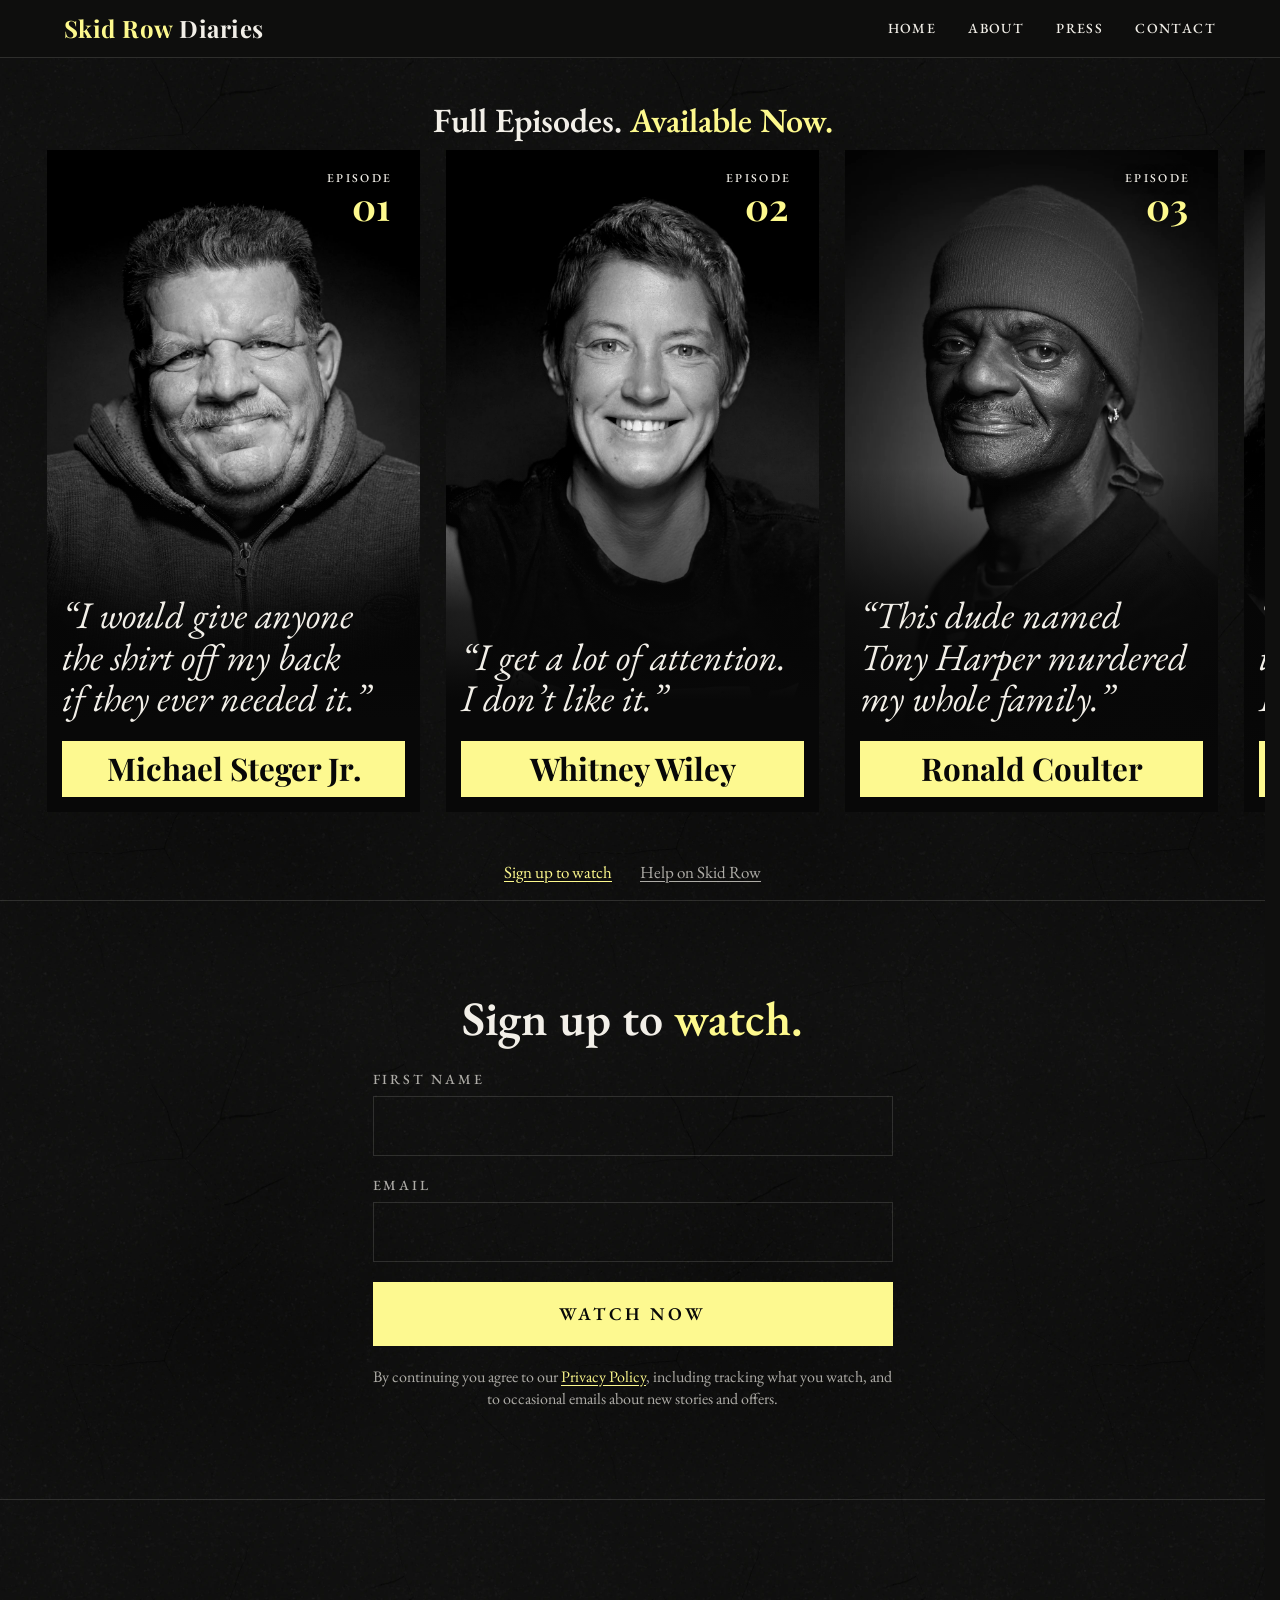
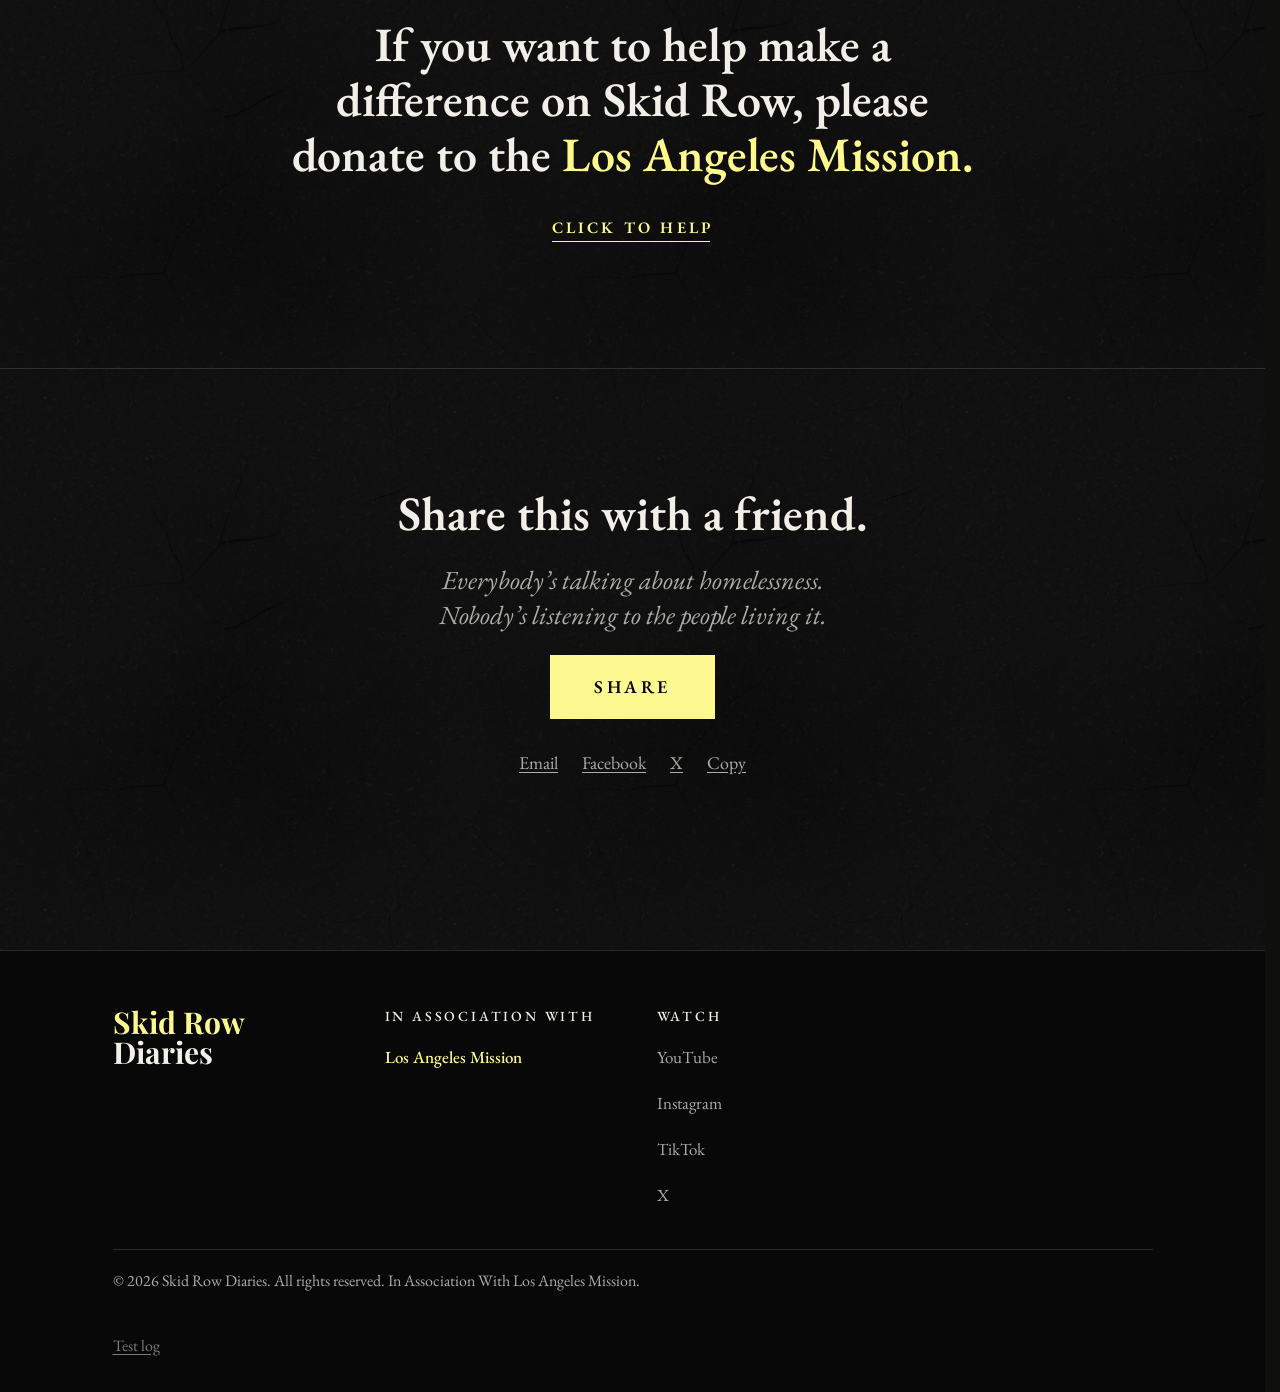
==== commit a8333e86: "Player Round 7: quotes raised off the bar, consent line matches the privacy policy, Round 6 kept at " ====
--- a/player-test/index.html
+++ b/player-test/index.html
@@ -4,7 +4,7 @@
 <meta charset="utf-8">
 <meta name="viewport" content="width=device-width,initial-scale=1,viewport-fit=cover">
 <meta name="robots" content="noindex">
-<title>Player Round 6</title>
+<title>Player Round 7</title>
 <meta name="description" content="Everybody’s talking about homelessness. Nobody’s listening to the people living it. Three stories from Skid Row, in their own words.">
 <!-- The card any phone or platform shows when this link is shared. The address is the test site for now; the site's Seo component takes the same values for /watch. -->
 <meta property="og:type" content="website">
@@ -24,7 +24,7 @@
 <link rel="preconnect" href="https://fonts.gstatic.com" crossorigin>
 <link rel="stylesheet" href="https://fonts.googleapis.com/css2?family=EB+Garamond:ital,wght@0,400;0,500;0,600;1,400&family=Playfair+Display:wght@700&display=swap">
 <style>
-  /* Player Round 6: the sign-up form, one eyeline across the portraits, and Coming Soon in the middle of the frame. The film code is Round 5's; the frames now arrive only once someone is known. Episodes 04 and 05 have no frame yet, and the sixth card closes the row.
+  /* Player Round 7: Round 6 with the quotes raised off the yellow bar and the consent line brought in step with the Privacy Policy. The film code is Round 6's. Episodes 04 and 05 have no frame yet, and the sixth card closes the row.
      Rule of the build: the Vimeo frame never moves or scales. It sits behind its card at true size, where it will play on the screen, inside the row.
      The camera move belongs to the still alone, so once a film is running it is a plain embed with no moving layer over it, only the bars when asked for.
      Nothing is sent to the viewer sheet and no identity is stored. */
@@ -86,7 +86,7 @@
   .no b { font-family: var(--display); font-weight: 700; font-size: 10cqw; line-height: 1; color: var(--canary-ink); }
   /* The bar sits 4cqw from the card on three sides, with the name centred in it. The quote shares the bar's left edge. */
   .txt { position: absolute; left: 4cqw; right: 4cqw; bottom: 4cqw; display: flex; flex-direction: column; }
-  .words { margin: 0 0 3.4cqw; font-style: italic; font-size: 10.1cqw; line-height: 1.1; color: var(--ink); transform-origin: 0 100%; } /* the line breaks are set by hand in the data, so every phone reads the same */
+  .words { margin: 0 0 6cqw; font-style: italic; font-size: 10.1cqw; line-height: 1.1; color: var(--ink); transform-origin: 0 100%; } /* the line breaks are set by hand in the data, so every phone reads the same */
   /* The whole card is the tap target, so the bar carries the name, and on a small phone it can give up height to keep the quote off the face. */
   .btn { display: flex; align-items: center; justify-content: center; width: 100%; height: clamp(40px, 18cqw, 56px); padding-inline: 4cqw; font-family: var(--display); font-weight: 700; font-size: 8.4cqw; line-height: 1; white-space: nowrap; color: var(--black); background: var(--canary); }
 
@@ -250,7 +250,7 @@
       <p class="err" id="e-email" role="alert" hidden></p>
     </div>
     <button class="act" type="submit">Watch Now</button>
-    <p class="agree">By continuing you agree to our <a href="https://srd-next.netlify.app/privacy" target="_blank" rel="noopener noreferrer">Privacy Policy</a> and to occasional emails about new stories.</p>
+    <p class="agree">By continuing you agree to our <a href="https://srd-next.netlify.app/privacy" target="_blank" rel="noopener noreferrer">Privacy Policy</a>, including tracking what you watch, and to occasional emails about new stories and offers.</p>
   </form>
 </section>
 
@@ -621,7 +621,7 @@
   document.fonts && document.fonts.ready.then(() => layout())
   let rT = 0
   addEventListener('resize', () => { clearTimeout(rT); rT = setTimeout(layout, 120) })
-  window.__round6 = { app, film }
+  window.__round7 = { app, film }
 </script>
 </body>
 </html>
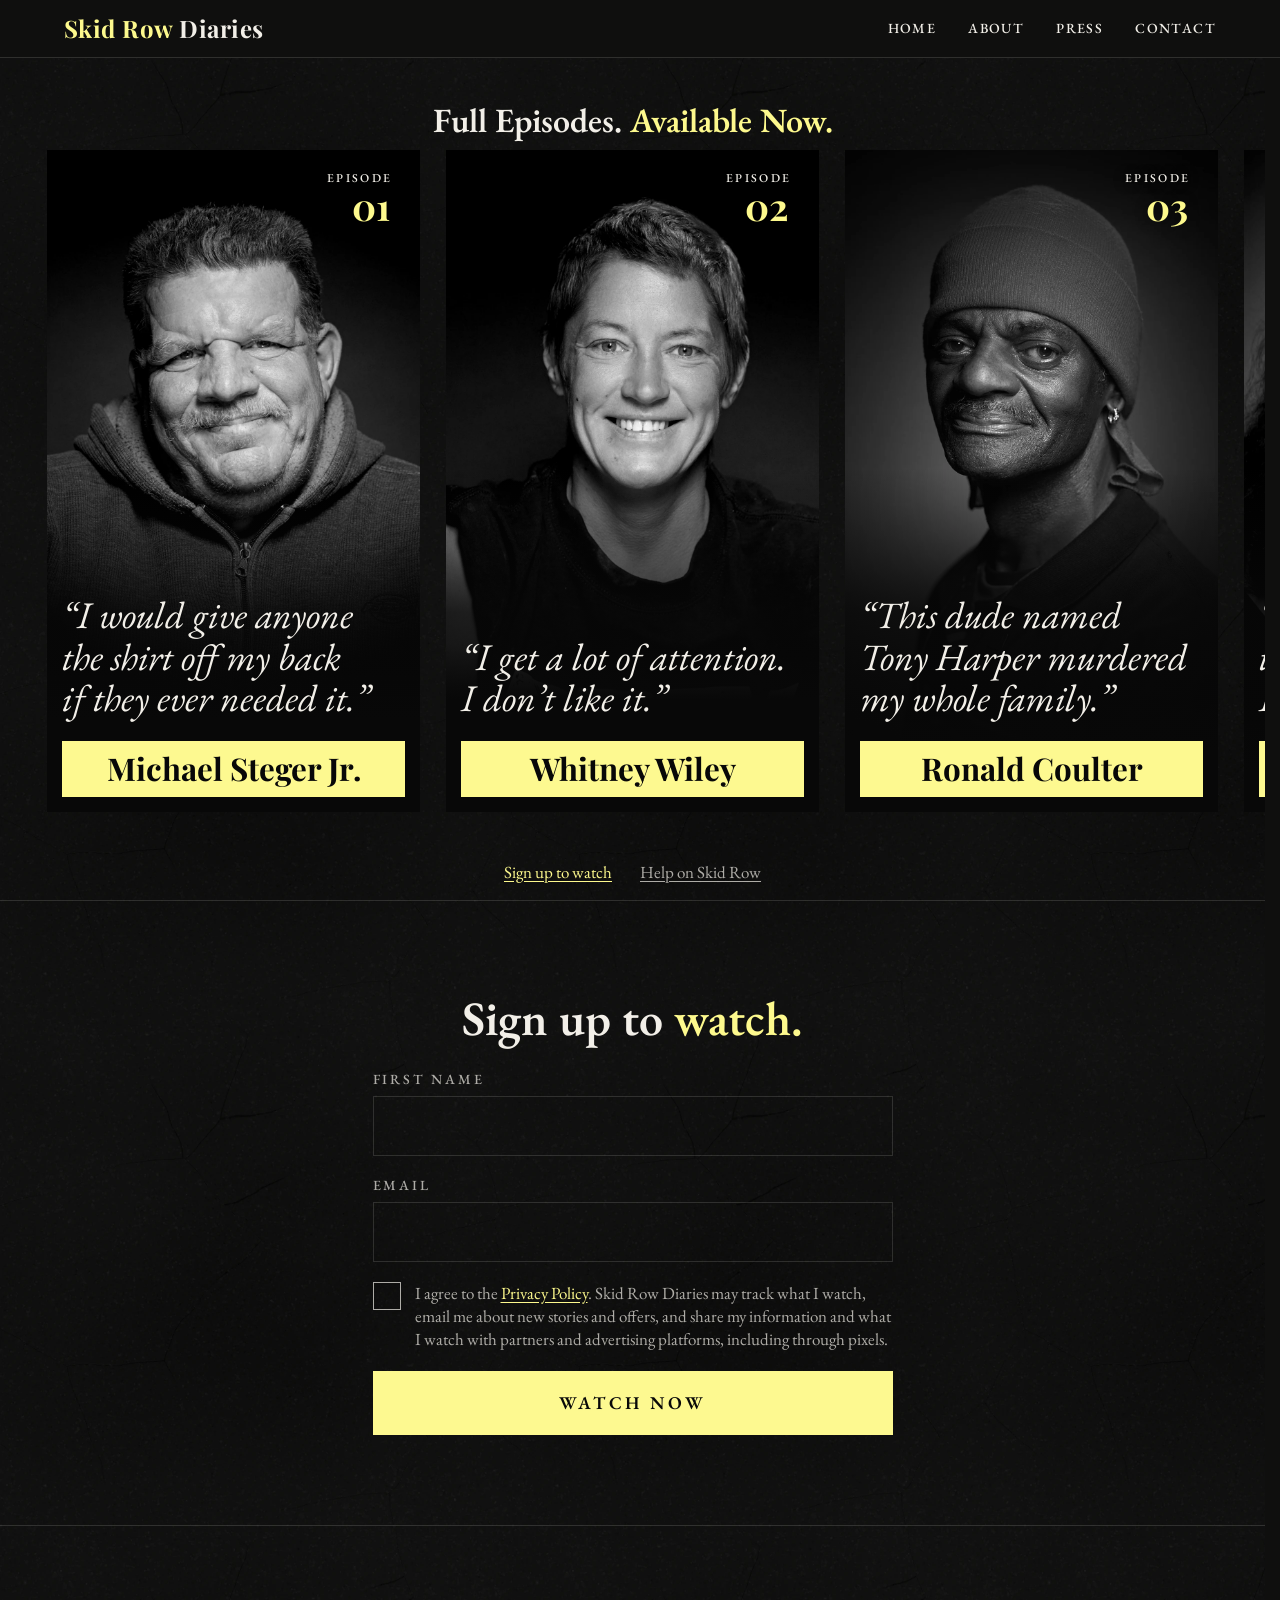
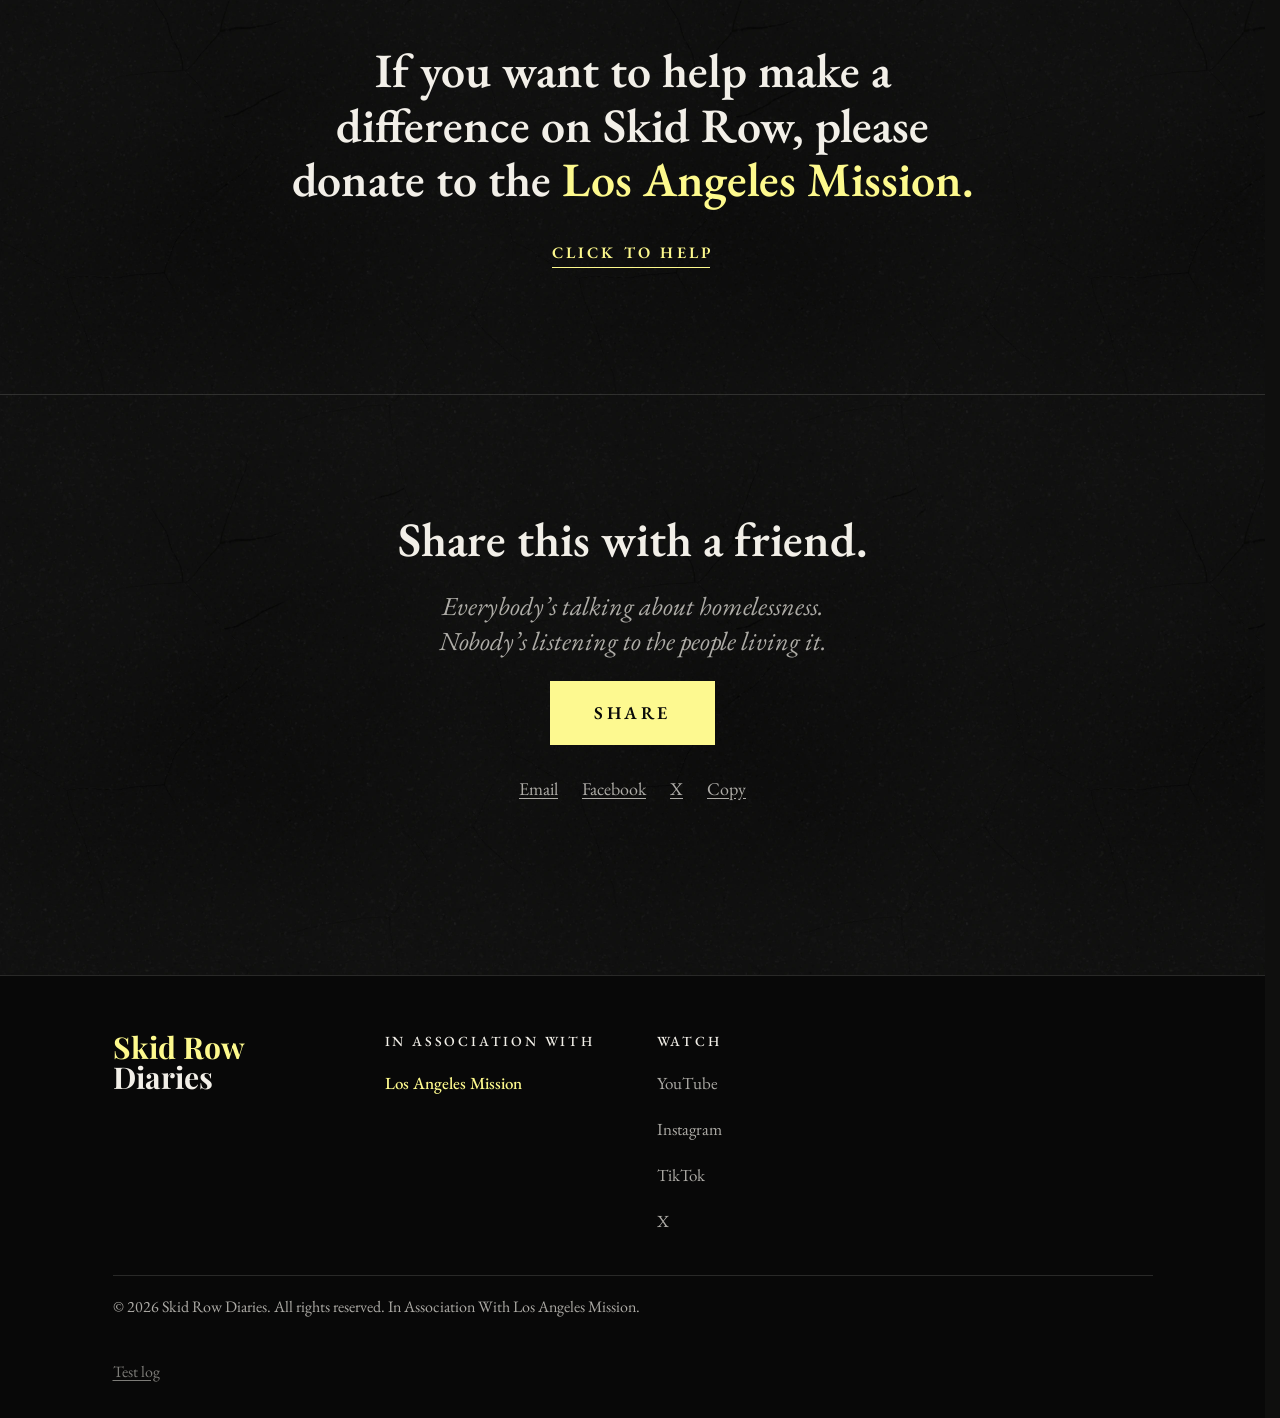
==== commit 43459fc6: "Player Round 8: consent checkbox on the sign-up form, Round 7 kept at its own address Co-Authored-By" ====
--- a/player-test/index.html
+++ b/player-test/index.html
@@ -4,7 +4,7 @@
 <meta charset="utf-8">
 <meta name="viewport" content="width=device-width,initial-scale=1,viewport-fit=cover">
 <meta name="robots" content="noindex">
-<title>Player Round 7</title>
+<title>Player Round 8</title>
 <meta name="description" content="Everybody’s talking about homelessness. Nobody’s listening to the people living it. Three stories from Skid Row, in their own words.">
 <!-- The card any phone or platform shows when this link is shared. The address is the test site for now; the site's Seo component takes the same values for /watch. -->
 <meta property="og:type" content="website">
@@ -24,7 +24,7 @@
 <link rel="preconnect" href="https://fonts.gstatic.com" crossorigin>
 <link rel="stylesheet" href="https://fonts.googleapis.com/css2?family=EB+Garamond:ital,wght@0,400;0,500;0,600;1,400&family=Playfair+Display:wght@700&display=swap">
 <style>
-  /* Player Round 7: Round 6 with the quotes raised off the yellow bar and the consent line brought in step with the Privacy Policy. The film code is Round 6's. Episodes 04 and 05 have no frame yet, and the sixth card closes the row.
+  /* Player Round 8: Round 7 with a separate consent checkbox on the sign-up form. The film code is Round 7's. Episodes 04 and 05 have no frame yet, and the sixth card closes the row.
      Rule of the build: the Vimeo frame never moves or scales. It sits behind its card at true size, where it will play on the screen, inside the row.
      The camera move belongs to the still alone, so once a film is running it is a plain embed with no moving layer over it, only the bars when asked for.
      Nothing is sent to the viewer sheet and no identity is stored. */
@@ -43,7 +43,7 @@
   .dark { position: fixed; inset: 0; z-index: 1; background: var(--black); opacity: 0; pointer-events: none; }
 
   /* The site's header, as it sits on every page but Home: wordmark and menu, stacked on a phone. */
-  .nav { position: fixed; z-index: 30; top: 0; left: 0; right: 0; display: flex; flex-direction: column; align-items: center; gap: 6px; padding: calc(14px + env(safe-area-inset-top, 0px)) 16px 14px; background: rgb(15 15 14 / 0.98); border-bottom: 1px solid var(--line); }
+  .nav { position: fixed; z-index: 30; top: 0; left: 0; right: 0; display: flex; flex-direction: column; align-items: center; gap: 6px; padding: calc(14px + env(safe-area-inset-top, 0px)) 16px 14px; background: var(--ground); border-bottom: 1px solid var(--line); }
   .nav .wm { font-family: var(--display); font-weight: 700; font-size: 22px; line-height: 1.2; letter-spacing: 0.02em; color: var(--ink); text-decoration: none; white-space: nowrap; }
   .nav .wm span { color: var(--canary-ink); }
   .nav nav { display: flex; gap: 20px; }
@@ -176,8 +176,16 @@
   .fld input:-webkit-autofill, .fld input:-webkit-autofill:hover, .fld input:-webkit-autofill:focus { -webkit-text-fill-color: var(--ink); -webkit-box-shadow: 0 0 0 100px var(--ground) inset; }
   .err { margin: 0; font-size: 18px; line-height: 1.25; color: var(--canary-ink); }
   .join .act { width: 100%; }
-  .agree { margin: 0; text-align: center; font-size: 16px; line-height: 1.35; color: var(--muted); }
-  .agree a { color: var(--canary-ink); text-underline-offset: 3px; }
+  /* The consent box stands apart from the fields, starts empty, and has to be ticked. Nothing is saved until it is. */
+  .tick { position: relative; display: grid; grid-template-columns: 28px minmax(0, 1fr); gap: 14px; align-items: start; font-size: 17px; line-height: 1.35; color: var(--muted); cursor: pointer; }
+  .tick input { position: absolute; left: -8px; top: -8px; width: 44px; height: 44px; margin: 0; opacity: 0; cursor: pointer; }
+  .tick .box { position: relative; width: 28px; height: 28px; border: 1px solid var(--muted); background: transparent; }
+  .tick .box::after { content: ""; position: absolute; left: 9px; top: 4px; width: 8px; height: 15px; border: solid var(--black); border-width: 0 2px 2px 0; rotate: 45deg; opacity: 0; }
+  .tick input:checked + .box { background: var(--canary); border-color: var(--canary); }
+  .tick input:checked + .box::after { opacity: 1; }
+  .tick input:focus-visible + .box { outline: 2px solid var(--canary); outline-offset: 2px; }
+  .tick input[aria-invalid="true"] + .box { border-color: var(--canary); }
+  .tick a { color: var(--canary-ink); text-underline-offset: 3px; }
 
   /* The site's footer. */
   .sf { background: var(--black); border-top: 1px solid var(--line); padding: 56px 16px 24px; }
@@ -249,8 +257,13 @@
       <input id="g-email" name="email" type="email" inputmode="email" autocomplete="email" autocapitalize="none" spellcheck="false" enterkeyhint="go" required aria-describedby="e-email">
       <p class="err" id="e-email" role="alert" hidden></p>
     </div>
+    <label class="tick">
+      <input id="g-agree" name="consent" type="checkbox" required aria-describedby="e-agree">
+      <span class="box" aria-hidden="true"></span>
+      <span>I agree to the <a href="https://srd-next.netlify.app/privacy" target="_blank" rel="noopener noreferrer">Privacy Policy</a>. Skid Row Diaries may track what I watch, email me about new stories and offers, and share my information and what I watch with partners and advertising platforms, including through pixels.</span>
+    </label>
+    <p class="err" id="e-agree" role="alert" hidden></p>
     <button class="act" type="submit">Watch Now</button>
-    <p class="agree">By continuing you agree to our <a href="https://srd-next.netlify.app/privacy" target="_blank" rel="noopener noreferrer">Privacy Policy</a>, including tracking what you watch, and to occasional emails about new stories and offers.</p>
   </form>
 </section>
 
@@ -510,7 +523,7 @@
 
   /* The gate. Someone we don't know sees the portraits and the form, with no frames on the page. Someone we know goes straight to the films.
      The form stays part of the page, and tapping a locked portrait glides down to it. */
-  const root = document.documentElement, join = $('#join'), gFirst = $('#g-first'), gEmail = $('#g-email'), eFirst = $('#e-first'), eEmail = $('#e-email')
+  const root = document.documentElement, join = $('#join'), gFirst = $('#g-first'), gEmail = $('#g-email'), gAgree = $('#g-agree'), eFirst = $('#e-first'), eEmail = $('#e-email'), eAgree = $('#e-agree')
   const say = (input, box, text) => { box.textContent = text; box.hidden = !text; input.setAttribute('aria-invalid', text ? 'true' : 'false') }
   function unlock() {
     root.classList.remove('gated')
@@ -521,13 +534,18 @@
     $('#who').hidden = false
   }
   rail.addEventListener('click', e => { if (root.classList.contains('gated') && e.target.closest('.hit') && !e.target.closest('.soon')) join.scrollIntoView({ behavior: calm ? 'auto' : 'smooth', block: 'start' }) })
+  gAgree.addEventListener('change', () => { if (gAgree.checked) say(gAgree, eAgree, '') })
   gFirst.addEventListener('keydown', e => { if (e.key === 'Enter' && !gEmail.value) { e.preventDefault(); gEmail.focus() } })
   $('#gate').addEventListener('submit', e => {
     e.preventDefault()
-    const r = SRD.signup({ first_name: gFirst.value, email: gEmail.value })
+    // The tracker saves as it checks, so it is only called once the box is ticked and both fields have something in them.
+    const blank = !gFirst.value.trim() ? 'first_name' : !gEmail.value.trim() ? 'email' : ''
+    const r = gAgree.checked && !blank ? SRD.signup({ first_name: gFirst.value, email: gEmail.value, form: 'watch-checkbox-v1' }) : { ok: false, error: blank }
     say(gFirst, eFirst, r.error === 'first_name' ? 'Please add your first name.' : '')
     say(gEmail, eEmail, r.error === 'email' ? 'Please enter a full email address.' : '')
-    if (!r.ok) return (r.error === 'first_name' ? gFirst : gEmail).focus()
+    say(gAgree, eAgree, gAgree.checked ? '' : 'Please tick the box to continue.')
+    if (!r.ok) return (r.error === 'first_name' ? gFirst : r.error === 'email' ? gEmail : gAgree).focus()
+    SRD.track('consent_v1') // a dated row in the Log tab, as the record that this person ticked the box
     document.activeElement.blur()
     unlock()
     const o = { y: scrollY } // back up to the row, on the card they chose, and the form leaves the page once the row is in view
@@ -621,7 +639,7 @@
   document.fonts && document.fonts.ready.then(() => layout())
   let rT = 0
   addEventListener('resize', () => { clearTimeout(rT); rT = setTimeout(layout, 120) })
-  window.__round7 = { app, film }
+  window.__round8 = { app, film }
 </script>
 </body>
 </html>
